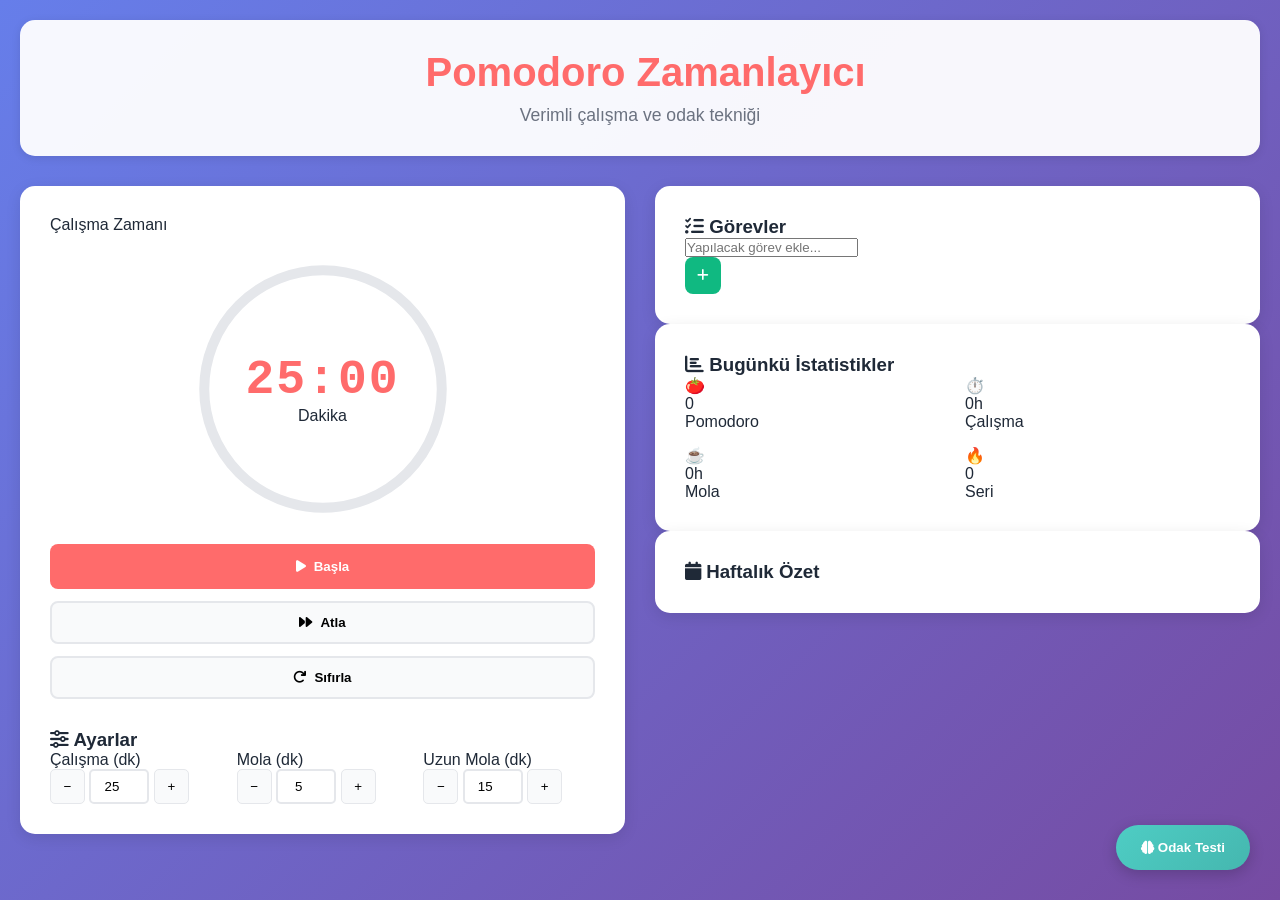
==== index.html @ d5b93f3d "Add files via upload" ====
<!DOCTYPE html>
<html lang="tr">
<head>
    <meta charset="UTF-8">
    <meta name="viewport" content="width=device-width, initial-scale=1.0">
    <title>Pomodoro Zamanlayıcı - Verimli Çalışma için Teknik</title>
    <link rel="stylesheet" href="style.css">
    <link rel="stylesheet" href="https://cdnjs.cloudflare.com/ajax/libs/font-awesome/6.4.0/css/all.min.css">
</head>
<body>
    <div class="container">
        <header class="header">
            <div class="header-content">
                <h1><i class="fas fa-tomato"></i> Pomodoro Zamanlayıcı</h1>
                <p>Verimli çalışma ve odak tekniği</p>
            </div>
        </header>

        <div class="main-content">
            <div class="left-panel">
                <div class="timer-card">
                    <div class="session-label" id="sessionLabel">Çalışma Zamanı</div>
                    <div class="timer-circle">
                        <svg viewBox="0 0 200 200">
                            <circle cx="100" cy="100" r="95" class="circle-background"/>
                            <circle cx="100" cy="100" r="95" class="circle-progress" id="circleProgress"/>
                        </svg>
                        <div class="timer-display">
                            <div class="time" id="time">25:00</div>
                            <div class="time-label">Dakika</div>
                        </div>
                    </div>
                    <div class="timer-controls">
                        <button id="startBtn" class="btn btn-large btn-play"><i class="fas fa-play"></i> Başla</button>
                        <button id="pauseBtn" class="btn btn-large btn-pause" style="display: none;"><i class="fas fa-pause"></i> Duraklat</button>
                        <button id="skipBtn" class="btn btn-secondary"><i class="fas fa-forward"></i> Atla</button>
                        <button id="resetBtn" class="btn btn-secondary"><i class="fas fa-redo"></i> Sıfırla</button>
                    </div>
                    <div class="settings-section">
                        <h3><i class="fas fa-sliders-h"></i> Ayarlar</h3>
                        <div class="settings-grid">
                            <div class="setting-item">
                                <label>Çalışma (dk)</label>
                                <div class="input-group">
                                    <button class="btn-adjust" id="workMinus">−</button>
                                    <input type="number" id="workDuration" min="1" max="60" value="25">
                                    <button class="btn-adjust" id="workPlus">+</button>
                                </div>
                            </div>
                            <div class="setting-item">
                                <label>Mola (dk)</label>
                                <div class="input-group">
                                    <button class="btn-adjust" id="breakMinus">−</button>
                                    <input type="number" id="breakDuration" min="1" max="30" value="5">
                                    <button class="btn-adjust" id="breakPlus">+</button>
                                </div>
                            </div>
                            <div class="setting-item">
                                <label>Uzun Mola (dk)</label>
                                <div class="input-group">
                                    <button class="btn-adjust" id="longBreakMinus">−</button>
                                    <input type="number" id="longBreakDuration" min="1" max="60" value="15">
                                    <button class="btn-adjust" id="longBreakPlus">+</button>
                                </div>
                            </div>
                        </div>
                    </div>
                </div>
            </div>

            <div class="right-panel">
                <div class="tasks-card">
                    <h3><i class="fas fa-tasks"></i> Görevler</h3>
                    <div class="task-input-group">
                        <input type="text" id="taskInput" placeholder="Yapılacak görev ekle..." class="task-input">
                        <button id="addTaskBtn" class="btn btn-add"><i class="fas fa-plus"></i></button>
                    </div>
                    <ul class="tasks-list" id="tasksList"></ul>
                </div>
                <div class="stats-card">
                    <h3><i class="fas fa-chart-bar"></i> Bugünkü İstatistikler</h3>
                    <div class="stats-grid">
                        <div class="stat-item"><div class="stat-icon">🍅</div><div class="stat-content"><div class="stat-value" id="completedToday">0</div><div class="stat-label">Pomodoro</div></div></div>
                        <div class="stat-item"><div class="stat-icon">⏱️</div><div class="stat-content"><div class="stat-value" id="totalWorkTime">0h</div><div class="stat-label">Çalışma</div></div></div>
                        <div class="stat-item"><div class="stat-icon">☕</div><div class="stat-content"><div class="stat-value" id="totalBreakTime">0h</div><div class="stat-label">Mola</div></div></div>
                        <div class="stat-item"><div class="stat-icon">🔥</div><div class="stat-content"><div class="stat-value" id="streak">0</div><div class="stat-label">Seri</div></div></div>
                    </div>
                </div>
                <div class="weekly-card">
                    <h3><i class="fas fa-calendar"></i> Haftalık Özet</h3>
                    <div class="weekly-bars">
                        </div>
                </div>
            </div>
        </div>
    </div>

    <button id="openTestBtn" class="floating-btn"><i class="fas fa-brain"></i> Odak Testi</button>
    <div id="testModal" class="modal">
        <div class="modal-content">
            <span class="close-modal">&times;</span>
            <h2><i class="fas fa-clipboard-check"></i> Odaklanma Seviyesi Testi</h2>
            <div id="testContainer">
                <p>Bugün odaklanma kapasiteni ölçmek ister misin?</p>
                <button class="btn btn-play" id="startTestInner">Teste Başla</button>
            </div>
        </div>
    </div>

    <script src="script.js"></script>
</body>
</html>
---- style.css ----
* {
    margin: 0;
    padding: 0;
    box-sizing: border-box;
}

:root {
    --primary-color: #FF6B6B;
    --primary-dark: #FF5252;
    --secondary-color: #4ECDC4;
    --accent-color: #FFE66D;
    --dark-bg: #1F2937;
    --light-bg: #F9FAFB;
    --card-bg: #FFFFFF;
    --border-color: #E5E7EB;
    --text-primary: #1F2937;
    --text-secondary: #6B7280;
    --success: #10B981;
    --warning: #F59E0B;
}

html {
    scroll-behavior: smooth;
}

body {
    font-family: 'Segoe UI', Tahoma, Geneva, Verdana, sans-serif;
    background: linear-gradient(135deg, #667eea 0%, #764ba2 100%);
    color: var(--text-primary);
    min-height: 100vh;
    padding: 20px;
}

.container {
    max-width: 1400px;
    margin: 0 auto;
}

.header {
    background: rgba(255, 255, 255, 0.95);
    padding: 30px 0;
    margin-bottom: 30px;
    border-radius: 15px;
    box-shadow: 0 2px 10px rgba(0, 0, 0, 0.1);
    text-align: center;
}

.header h1 {
    font-size: 2.5em;
    color: var(--primary-color);
    margin-bottom: 10px;
}

.header p {
    color: var(--text-secondary);
    font-size: 1.1em;
}

.main-content {
    display: grid;
    grid-template-columns: 1fr 1fr;
    gap: 30px;
    margin-bottom: 30px;
}

.left-panel {
    display: flex;
    flex-direction: column;
    gap: 20px;
}

.timer-card, .tasks-card, .stats-card, .weekly-card {
    background: var(--card-bg);
    border-radius: 15px;
    padding: 30px;
    box-shadow: 0 4px 15px rgba(0, 0, 0, 0.1);
}

.timer-circle {
    position: relative;
    width: 250px;
    height: 250px;
    margin: 30px auto;
}

.timer-circle svg {
    width: 100%;
    height: 100%;
    transform: rotate(-90deg);
}

.circle-background {
    fill: none;
    stroke: var(--border-color);
    stroke-width: 8;
}

.circle-progress {
    fill: none;
    stroke: var(--primary-color);
    stroke-width: 8;
    stroke-linecap: round;
    stroke-dasharray: 597;
    stroke-dashoffset: 597;
    transition: stroke-dashoffset 1s linear;
}

.timer-display {
    position: absolute;
    top: 50%;
    left: 50%;
    transform: translate(-50%, -50%);
    text-align: center;
}

.time {
    font-size: 3em;
    font-weight: bold;
    color: var(--primary-color);
    font-family: 'Courier New', monospace;
    letter-spacing: 2px;
}

.timer-controls {
    display: flex;
    flex-direction: column;
    gap: 12px;
    margin: 30px 0;
}

.btn {
    padding: 12px 24px;
    border: none;
    border-radius: 8px;
    cursor: pointer;
    font-weight: 600;
    transition: all 0.3s ease;
    display: flex;
    align-items: center;
    justify-content: center;
    gap: 8px;
}

.btn-large { width: 100%; padding: 15px; }
.btn-play { background: var(--primary-color); color: white; }
.btn-pause { background: var(--warning); color: white; }
.btn-secondary { background: var(--light-bg); border: 2px solid var(--border-color); }
.btn-add { background: var(--success); color: white; padding: 12px; }

.btn-adjust {
    background: var(--light-bg);
    border: 1px solid var(--border-color);
    width: 35px;
    height: 35px;
    border-radius: 5px;
    cursor: pointer;
}

.settings-grid { display: grid; grid-template-columns: repeat(3, 1fr); gap: 15px; }
.setting-item input { width: 60px; padding: 8px; text-align: center; border: 2px solid var(--border-color); border-radius: 5px; }

.task-item {
    display: flex;
    align-items: center;
    justify-content: space-between;
    padding: 15px;
    background: var(--light-bg);
    border-radius: 8px;
    margin-bottom: 10px;
    border-left: 4px solid var(--primary-color);
}

.stats-grid { display: grid; grid-template-columns: repeat(2, 1fr); gap: 15px; }

/* MODAL VE FLOATING BUTTON */
.floating-btn {
    position: fixed;
    bottom: 30px;
    right: 30px;
    padding: 15px 25px;
    background: linear-gradient(135deg, #4ECDC4, #45b7af);
    color: white;
    border: none;
    border-radius: 50px;
    box-shadow: 0 4px 15px rgba(0,0,0,0.2);
    cursor: pointer;
    z-index: 1000;
    font-weight: bold;
}

.modal {
    display: none;
    position: fixed;
    z-index: 2000;
    left: 0; top: 0;
    width: 100%; height: 100%;
    background-color: rgba(0,0,0,0.6);
    backdrop-filter: blur(5px);
}

.modal-content {
    background-color: var(--card-bg);
    margin: 10% auto;
    padding: 30px;
    border-radius: 15px;
    width: 90%;
    max-width: 500px;
    text-align: center;
    position: relative;
}

.close-modal {
    position: absolute;
    right: 20px;
    top: 15px;
    font-size: 28px;
    cursor: pointer;
}
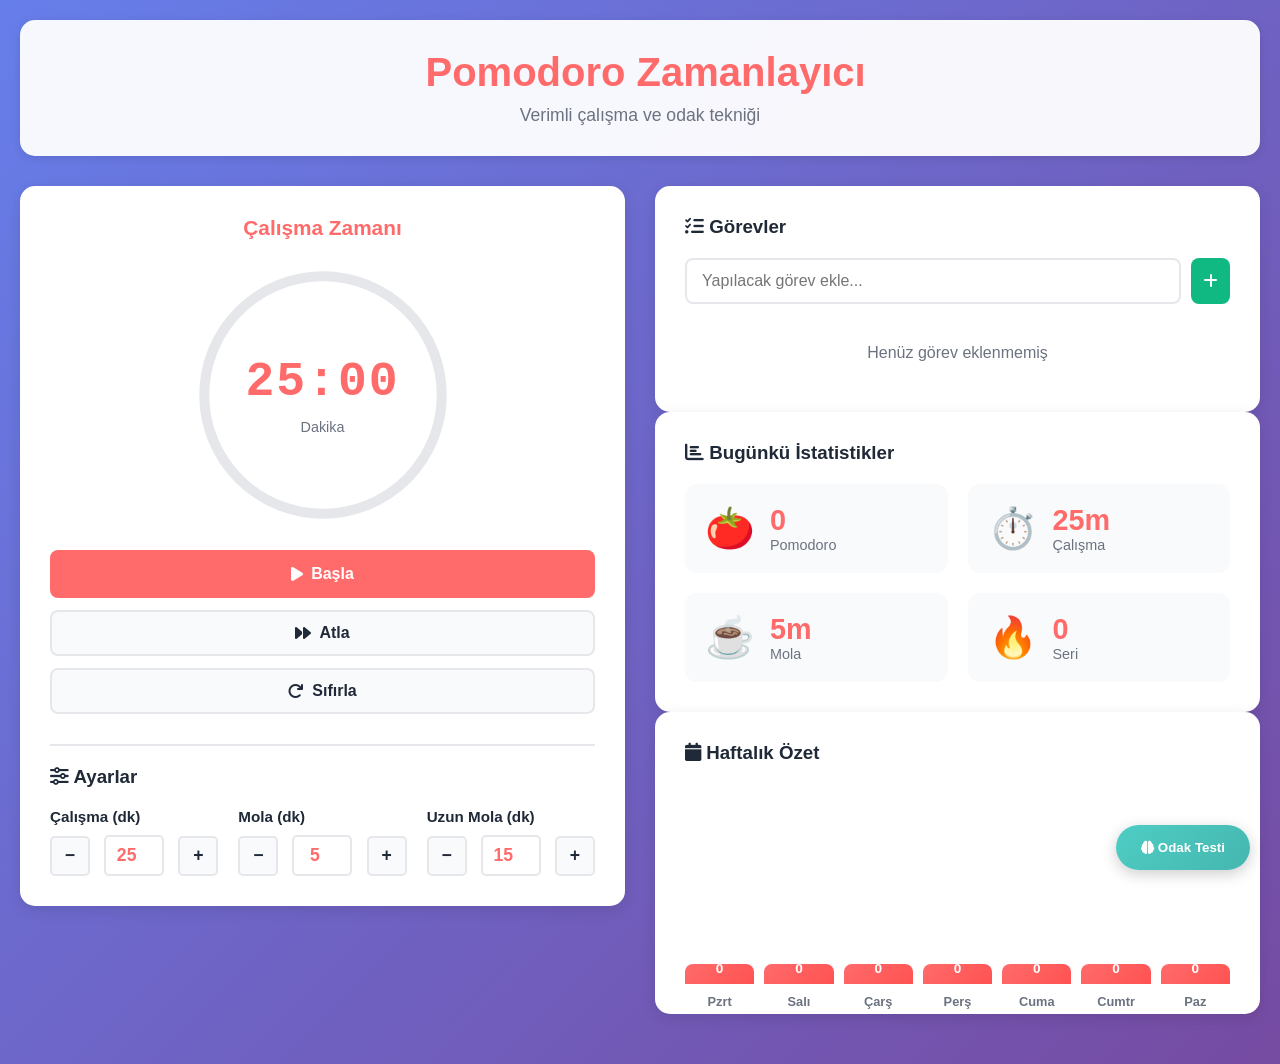
==== commit 6afe9e45: "Add files via upload" ====
--- a/index.html
+++ b/index.html
@@ -80,16 +80,39 @@
                 <div class="stats-card">
                     <h3><i class="fas fa-chart-bar"></i> Bugünkü İstatistikler</h3>
                     <div class="stats-grid">
-                        <div class="stat-item"><div class="stat-icon">🍅</div><div class="stat-content"><div class="stat-value" id="completedToday">0</div><div class="stat-label">Pomodoro</div></div></div>
-                        <div class="stat-item"><div class="stat-icon">⏱️</div><div class="stat-content"><div class="stat-value" id="totalWorkTime">0h</div><div class="stat-label">Çalışma</div></div></div>
-                        <div class="stat-item"><div class="stat-icon">☕</div><div class="stat-content"><div class="stat-value" id="totalBreakTime">0h</div><div class="stat-label">Mola</div></div></div>
-                        <div class="stat-item"><div class="stat-icon">🔥</div><div class="stat-content"><div class="stat-value" id="streak">0</div><div class="stat-label">Seri</div></div></div>
+                        <div class="stat-item">
+                            <div class="stat-icon">🍅</div>
+                            <div class="stat-content">
+                                <div class="stat-value" id="completedToday">0</div>
+                                <div class="stat-label">Pomodoro</div>
+                            </div>
+                        </div>
+                        <div class="stat-item">
+                            <div class="stat-icon">⏱️</div>
+                            <div class="stat-content">
+                                <div class="stat-value" id="totalWorkTime">0h</div>
+                                <div class="stat-label">Çalışma</div>
+                            </div>
+                        </div>
+                        <div class="stat-item">
+                            <div class="stat-icon">☕</div>
+                            <div class="stat-content">
+                                <div class="stat-value" id="totalBreakTime">0h</div>
+                                <div class="stat-label">Mola</div>
+                            </div>
+                        </div>
+                        <div class="stat-item">
+                            <div class="stat-icon">🔥</div>
+                            <div class="stat-content">
+                                <div class="stat-value" id="streak">0</div>
+                                <div class="stat-label">Seri</div>
+                            </div>
+                        </div>
                     </div>
                 </div>
                 <div class="weekly-card">
                     <h3><i class="fas fa-calendar"></i> Haftalık Özet</h3>
-                    <div class="weekly-bars">
-                        </div>
+                    <div class="weekly-bars" id="weeklyBars"></div>
                 </div>
             </div>
         </div>
--- a/style.css
+++ b/style.css
@@ -76,6 +76,14 @@
     box-shadow: 0 4px 15px rgba(0, 0, 0, 0.1);
 }
 
+.session-label {
+    text-align: center;
+    font-size: 1.3em;
+    color: var(--primary-color);
+    font-weight: 600;
+    margin-bottom: 20px;
+}
+
 .timer-circle {
     position: relative;
     width: 250px;
@@ -121,6 +129,12 @@
     letter-spacing: 2px;
 }
 
+.time-label {
+    color: var(--text-secondary);
+    font-size: 0.9em;
+    margin-top: 10px;
+}
+
 .timer-controls {
     display: flex;
     flex-direction: column;
@@ -139,25 +153,163 @@
     align-items: center;
     justify-content: center;
     gap: 8px;
-}
-
-.btn-large { width: 100%; padding: 15px; }
-.btn-play { background: var(--primary-color); color: white; }
-.btn-pause { background: var(--warning); color: white; }
-.btn-secondary { background: var(--light-bg); border: 2px solid var(--border-color); }
-.btn-add { background: var(--success); color: white; padding: 12px; }
+    font-size: 1em;
+}
+
+.btn:hover {
+    transform: translateY(-2px);
+    box-shadow: 0 4px 12px rgba(0, 0, 0, 0.15);
+}
+
+.btn-large {
+    width: 100%;
+    padding: 15px;
+}
+
+.btn-play {
+    background: var(--primary-color);
+    color: white;
+}
+
+.btn-play:hover {
+    background: var(--primary-dark);
+}
+
+.btn-pause {
+    background: var(--warning);
+    color: white;
+}
+
+.btn-pause:hover {
+    background: #f08d05;
+}
+
+.btn-secondary {
+    background: var(--light-bg);
+    border: 2px solid var(--border-color);
+    color: var(--text-primary);
+}
+
+.btn-secondary:hover {
+    background: var(--border-color);
+}
+
+.btn-add {
+    background: var(--success);
+    color: white;
+    padding: 12px;
+}
+
+.btn-add:hover {
+    background: #059669;
+}
 
 .btn-adjust {
     background: var(--light-bg);
-    border: 1px solid var(--border-color);
-    width: 35px;
-    height: 35px;
+    border: 2px solid var(--border-color);
+    width: 40px;
+    height: 40px;
     border-radius: 5px;
     cursor: pointer;
-}
-
-.settings-grid { display: grid; grid-template-columns: repeat(3, 1fr); gap: 15px; }
-.setting-item input { width: 60px; padding: 8px; text-align: center; border: 2px solid var(--border-color); border-radius: 5px; }
+    font-weight: bold;
+    font-size: 1.1em;
+    color: var(--text-primary);
+    transition: all 0.3s ease;
+}
+
+.btn-adjust:hover {
+    background: var(--border-color);
+    color: var(--primary-color);
+}
+
+.btn-adjust:active {
+    transform: scale(0.95);
+}
+
+.settings-section {
+    margin-top: 30px;
+    padding-top: 20px;
+    border-top: 2px solid var(--border-color);
+}
+
+.settings-section h3 {
+    margin-bottom: 20px;
+    color: var(--text-primary);
+}
+
+.settings-grid {
+    display: grid;
+    grid-template-columns: repeat(3, 1fr);
+    gap: 20px;
+}
+
+.setting-item {
+    display: flex;
+    flex-direction: column;
+    gap: 10px;
+}
+
+.setting-item label {
+    font-weight: 600;
+    color: var(--text-primary);
+    font-size: 0.95em;
+}
+
+.input-group {
+    display: flex;
+    align-items: center;
+    justify-content: space-between;
+    gap: 8px;
+}
+
+.setting-item input {
+    width: 60px;
+    padding: 8px;
+    text-align: center;
+    border: 2px solid var(--border-color);
+    border-radius: 5px;
+    font-weight: bold;
+    font-size: 1.1em;
+    color: var(--primary-color);
+}
+
+.setting-item input:focus {
+    outline: none;
+    border-color: var(--primary-color);
+}
+
+/* GÖREVLER */
+.tasks-card h3, .stats-card h3, .weekly-card h3 {
+    margin-bottom: 20px;
+    color: var(--text-primary);
+}
+
+.task-input-group {
+    display: flex;
+    gap: 10px;
+    margin-bottom: 20px;
+}
+
+.task-input {
+    flex: 1;
+    padding: 12px 15px;
+    border: 2px solid var(--border-color);
+    border-radius: 8px;
+    font-size: 1em;
+    transition: all 0.3s ease;
+}
+
+.task-input:focus {
+    outline: none;
+    border-color: var(--primary-color);
+    box-shadow: 0 0 0 3px rgba(255, 107, 107, 0.1);
+}
+
+.tasks-list {
+    list-style: none;
+    max-height: 300px;
+    overflow-y: auto;
+}
 
 .task-item {
     display: flex;
@@ -168,9 +320,160 @@
     border-radius: 8px;
     margin-bottom: 10px;
     border-left: 4px solid var(--primary-color);
-}
-
-.stats-grid { display: grid; grid-template-columns: repeat(2, 1fr); gap: 15px; }
+    transition: all 0.3s ease;
+    animation: slideIn 0.3s ease;
+}
+
+@keyframes slideIn {
+    from {
+        opacity: 0;
+        transform: translateX(-20px);
+    }
+    to {
+        opacity: 1;
+        transform: translateX(0);
+    }
+}
+
+.task-item.completed {
+    opacity: 0.7;
+    background: #f0f0f0;
+}
+
+.task-item.completed span {
+    text-decoration: line-through;
+    color: var(--text-secondary);
+}
+
+.task-item.completed .check-btn {
+    color: var(--success);
+}
+
+.task-item span {
+    flex: 1;
+    color: var(--text-primary);
+    word-break: break-word;
+}
+
+.task-buttons {
+    display: flex;
+    gap: 8px;
+    margin-left: 10px;
+}
+
+.check-btn {
+    background: none;
+    border: none;
+    cursor: pointer;
+    font-size: 1.2em;
+    color: var(--text-secondary);
+    transition: color 0.3s ease;
+    padding: 5px 10px;
+}
+
+.check-btn:hover {
+    color: var(--success);
+}
+
+.delete-btn {
+    background: none;
+    border: none;
+    cursor: pointer;
+    font-size: 1.2em;
+    color: var(--text-secondary);
+    transition: color 0.3s ease;
+    padding: 5px 10px;
+}
+
+.delete-btn:hover {
+    color: var(--primary-color);
+}
+
+/* İSTATİSTİKLER */
+.stats-grid {
+    display: grid;
+    grid-template-columns: repeat(2, 1fr);
+    gap: 20px;
+}
+
+.stat-item {
+    display: flex;
+    align-items: center;
+    gap: 15px;
+    padding: 20px;
+    background: var(--light-bg);
+    border-radius: 12px;
+    transition: all 0.3s ease;
+}
+
+.stat-item:hover {
+    background: #f0f0f0;
+    transform: translateY(-2px);
+}
+
+.stat-icon {
+    font-size: 2.5em;
+}
+
+.stat-content {
+    display: flex;
+    flex-direction: column;
+}
+
+.stat-value {
+    font-size: 1.8em;
+    font-weight: bold;
+    color: var(--primary-color);
+}
+
+.stat-label {
+    font-size: 0.9em;
+    color: var(--text-secondary);
+}
+
+/* HAFTALIK ÖZET */
+.weekly-bars {
+    display: flex;
+    align-items: flex-end;
+    justify-content: space-around;
+    height: 200px;
+    gap: 10px;
+    margin-top: 20px;
+}
+
+.weekly-bar {
+    flex: 1;
+    background: linear-gradient(135deg, var(--primary-color), var(--primary-dark));
+    border-radius: 8px 8px 0 0;
+    display: flex;
+    flex-direction: column;
+    align-items: center;
+    justify-content: flex-end;
+    min-height: 20px;
+    position: relative;
+    transition: all 0.3s ease;
+    cursor: pointer;
+}
+
+.weekly-bar:hover {
+    transform: translateY(-5px);
+    box-shadow: 0 4px 12px rgba(255, 107, 107, 0.3);
+}
+
+.bar-day {
+    position: absolute;
+    bottom: -25px;
+    font-size: 0.8em;
+    color: var(--text-secondary);
+    font-weight: 600;
+}
+
+.bar-value {
+    color: white;
+    font-weight: bold;
+    padding: 8px;
+    font-size: 0.85em;
+}
 
 /* MODAL VE FLOATING BUTTON */
 .floating-btn {
@@ -182,19 +485,27 @@
     color: white;
     border: none;
     border-radius: 50px;
-    box-shadow: 0 4px 15px rgba(0,0,0,0.2);
+    box-shadow: 0 4px 15px rgba(0, 0, 0, 0.2);
     cursor: pointer;
     z-index: 1000;
     font-weight: bold;
+    transition: all 0.3s ease;
+}
+
+.floating-btn:hover {
+    transform: translateY(-3px);
+    box-shadow: 0 6px 20px rgba(0, 0, 0, 0.3);
 }
 
 .modal {
     display: none;
     position: fixed;
     z-index: 2000;
-    left: 0; top: 0;
-    width: 100%; height: 100%;
-    background-color: rgba(0,0,0,0.6);
+    left: 0;
+    top: 0;
+    width: 100%;
+    height: 100%;
+    background-color: rgba(0, 0, 0, 0.6);
     backdrop-filter: blur(5px);
 }
 
@@ -207,6 +518,18 @@
     max-width: 500px;
     text-align: center;
     position: relative;
+    animation: slideDown 0.3s ease;
+}
+
+@keyframes slideDown {
+    from {
+        opacity: 0;
+        transform: translateY(-50px);
+    }
+    to {
+        opacity: 1;
+        transform: translateY(0);
+    }
 }
 
 .close-modal {
@@ -215,4 +538,54 @@
     top: 15px;
     font-size: 28px;
     cursor: pointer;
+    color: var(--text-secondary);
+    transition: color 0.3s ease;
+}
+
+.close-modal:hover {
+    color: var(--primary-color);
+}
+
+.modal-content h2 {
+    color: var(--primary-color);
+    margin-bottom: 20px;
+}
+
+.modal-content p {
+    color: var(--text-secondary);
+    margin-bottom: 20px;
+}
+
+/* RESPONSIVE */
+@media (max-width: 1024px) {
+    .main-content {
+        grid-template-columns: 1fr;
+    }
+
+    .settings-grid {
+        grid-template-columns: repeat(2, 1fr);
+    }
+}
+
+@media (max-width: 768px) {
+    .stats-grid {
+        grid-template-columns: 1fr;
+    }
+
+    .header h1 {
+        font-size: 1.8em;
+    }
+
+    .timer-circle {
+        width: 200px;
+        height: 200px;
+    }
+
+    .time {
+        font-size: 2.5em;
+    }
+
+    .settings-grid {
+        grid-template-columns: 1fr;
+    }
 }
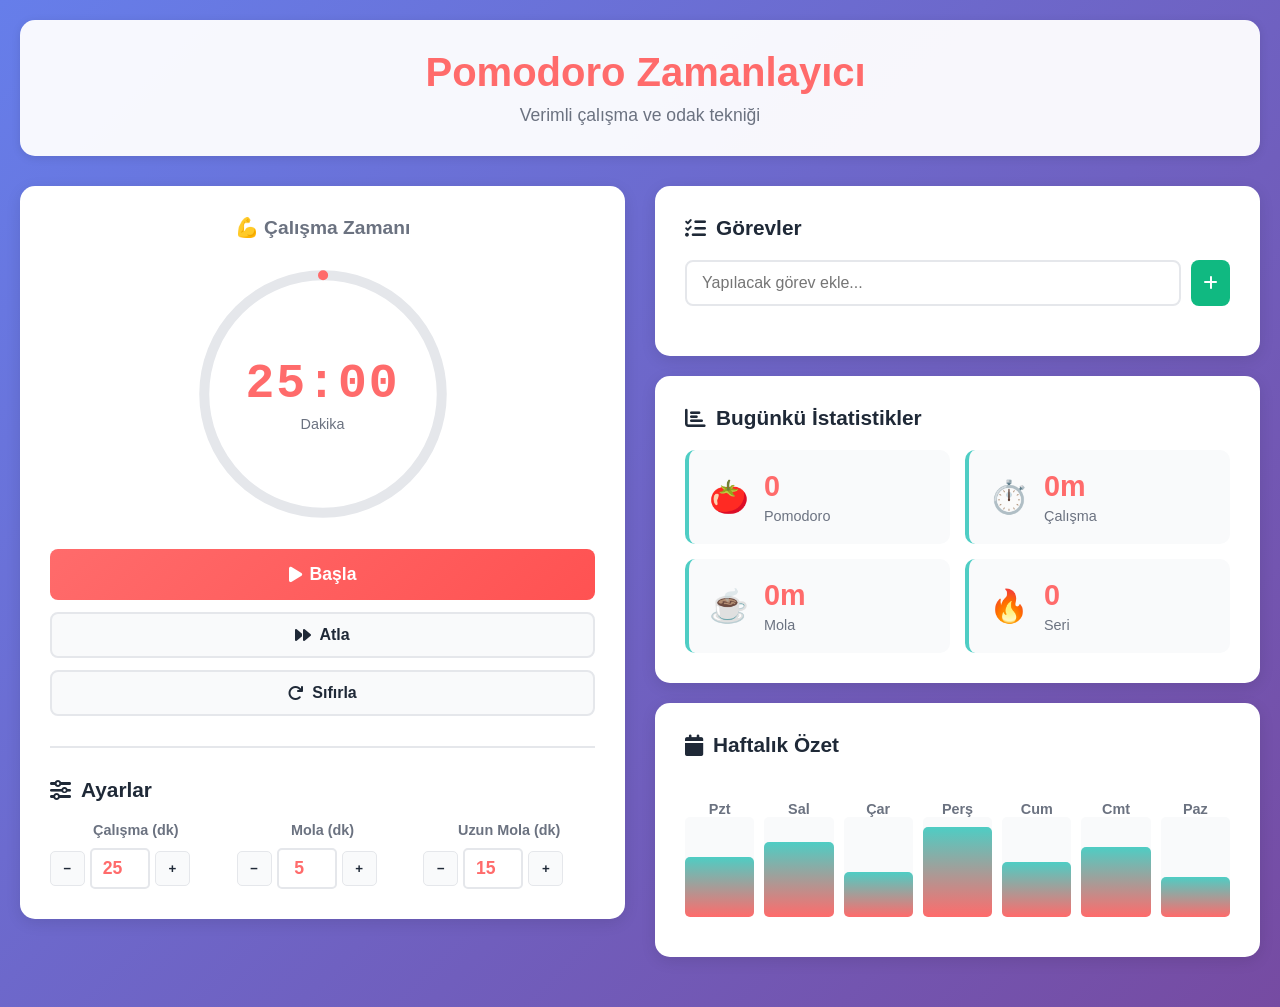
==== commit 3ecbe916: "Add files via upload" ====
--- a/index.html
+++ b/index.html
@@ -9,6 +9,7 @@
 </head>
 <body>
     <div class="container">
+        <!-- Header -->
         <header class="header">
             <div class="header-content">
                 <h1><i class="fas fa-tomato"></i> Pomodoro Zamanlayıcı</h1>
@@ -17,6 +18,7 @@
         </header>
 
         <div class="main-content">
+            <!-- Sol Panel - Timer -->
             <div class="left-panel">
                 <div class="timer-card">
                     <div class="session-label" id="sessionLabel">Çalışma Zamanı</div>
@@ -30,12 +32,23 @@
                             <div class="time-label">Dakika</div>
                         </div>
                     </div>
+
                     <div class="timer-controls">
-                        <button id="startBtn" class="btn btn-large btn-play"><i class="fas fa-play"></i> Başla</button>
-                        <button id="pauseBtn" class="btn btn-large btn-pause" style="display: none;"><i class="fas fa-pause"></i> Duraklat</button>
-                        <button id="skipBtn" class="btn btn-secondary"><i class="fas fa-forward"></i> Atla</button>
-                        <button id="resetBtn" class="btn btn-secondary"><i class="fas fa-redo"></i> Sıfırla</button>
+                        <button id="startBtn" class="btn btn-large btn-play">
+                            <i class="fas fa-play"></i> Başla
+                        </button>
+                        <button id="pauseBtn" class="btn btn-large btn-pause" style="display: none;">
+                            <i class="fas fa-pause"></i> Duraklat
+                        </button>
+                        <button id="skipBtn" class="btn btn-secondary">
+                            <i class="fas fa-forward"></i> Atla
+                        </button>
+                        <button id="resetBtn" class="btn btn-secondary">
+                            <i class="fas fa-redo"></i> Sıfırla
+                        </button>
                     </div>
+
+                    <!-- Ayarlar -->
                     <div class="settings-section">
                         <h3><i class="fas fa-sliders-h"></i> Ayarlar</h3>
                         <div class="settings-grid">
@@ -68,15 +81,21 @@
                 </div>
             </div>
 
+            <!-- Sağ Panel - Görevler ve İstatistikler -->
             <div class="right-panel">
+                <!-- Görev Listesi -->
                 <div class="tasks-card">
                     <h3><i class="fas fa-tasks"></i> Görevler</h3>
                     <div class="task-input-group">
                         <input type="text" id="taskInput" placeholder="Yapılacak görev ekle..." class="task-input">
-                        <button id="addTaskBtn" class="btn btn-add"><i class="fas fa-plus"></i></button>
+                        <button id="addTaskBtn" class="btn btn-add">
+                            <i class="fas fa-plus"></i>
+                        </button>
                     </div>
                     <ul class="tasks-list" id="tasksList"></ul>
                 </div>
+
+                <!-- İstatistikler -->
                 <div class="stats-card">
                     <h3><i class="fas fa-chart-bar"></i> Bugünkü İstatistikler</h3>
                     <div class="stats-grid">
@@ -110,25 +129,62 @@
                         </div>
                     </div>
                 </div>
+
+                <!-- Haftalık Özet -->
                 <div class="weekly-card">
                     <h3><i class="fas fa-calendar"></i> Haftalık Özet</h3>
-                    <div class="weekly-bars" id="weeklyBars"></div>
+                    <div class="weekly-bars">
+                        <div class="day-bar">
+                            <div class="bar-label">Pzt</div>
+                            <div class="bar-container">
+                                <div class="bar-fill" style="height: 60%;"></div>
+                            </div>
+                        </div>
+                        <div class="day-bar">
+                            <div class="bar-label">Sal</div>
+                            <div class="bar-container">
+                                <div class="bar-fill" style="height: 75%;"></div>
+                            </div>
+                        </div>
+                        <div class="day-bar">
+                            <div class="bar-label">Çar</div>
+                            <div class="bar-container">
+                                <div class="bar-fill" style="height: 45%;"></div>
+                            </div>
+                        </div>
+                        <div class="day-bar">
+                            <div class="bar-label">Perş</div>
+                            <div class="bar-container">
+                                <div class="bar-fill" style="height: 90%;"></div>
+                            </div>
+                        </div>
+                        <div class="day-bar">
+                            <div class="bar-label">Cum</div>
+                            <div class="bar-container">
+                                <div class="bar-fill" style="height: 55%;"></div>
+                            </div>
+                        </div>
+                        <div class="day-bar">
+                            <div class="bar-label">Cmt</div>
+                            <div class="bar-container">
+                                <div class="bar-fill" style="height: 70%;"></div>
+                            </div>
+                        </div>
+                        <div class="day-bar">
+                            <div class="bar-label">Paz</div>
+                            <div class="bar-container">
+                                <div class="bar-fill" style="height: 40%;"></div>
+                            </div>
+                        </div>
+                    </div>
                 </div>
             </div>
         </div>
     </div>
 
-    <button id="openTestBtn" class="floating-btn"><i class="fas fa-brain"></i> Odak Testi</button>
-    <div id="testModal" class="modal">
-        <div class="modal-content">
-            <span class="close-modal">&times;</span>
-            <h2><i class="fas fa-clipboard-check"></i> Odaklanma Seviyesi Testi</h2>
-            <div id="testContainer">
-                <p>Bugün odaklanma kapasiteni ölçmek ister misin?</p>
-                <button class="btn btn-play" id="startTestInner">Teste Başla</button>
-            </div>
-        </div>
-    </div>
+    <audio id="notificationSound">
+        <source src="[data-uri]" type="audio/wav">
+    </audio>
 
     <script src="script.js"></script>
 </body>
--- a/style.css
+++ b/style.css
@@ -36,6 +36,7 @@
     margin: 0 auto;
 }
 
+/* Header */
 .header {
     background: rgba(255, 255, 255, 0.95);
     padding: 30px 0;
@@ -56,6 +57,7 @@
     font-size: 1.1em;
 }
 
+/* Main Content */
 .main-content {
     display: grid;
     grid-template-columns: 1fr 1fr;
@@ -63,27 +65,36 @@
     margin-bottom: 30px;
 }
 
+/* Left Panel - Timer */
 .left-panel {
     display: flex;
     flex-direction: column;
     gap: 20px;
 }
 
-.timer-card, .tasks-card, .stats-card, .weekly-card {
+.timer-card,
+.tasks-card,
+.stats-card,
+.weekly-card {
     background: var(--card-bg);
     border-radius: 15px;
     padding: 30px;
     box-shadow: 0 4px 15px rgba(0, 0, 0, 0.1);
 }
 
-.session-label {
-    text-align: center;
+.timer-card h3,
+.tasks-card h3,
+.stats-card h3,
+.weekly-card h3 {
+    margin-bottom: 20px;
+    color: var(--text-primary);
     font-size: 1.3em;
-    color: var(--primary-color);
-    font-weight: 600;
-    margin-bottom: 20px;
-}
-
+    display: flex;
+    align-items: center;
+    gap: 10px;
+}
+
+/* Timer Circle */
 .timer-circle {
     position: relative;
     width: 250px;
@@ -131,10 +142,19 @@
 
 .time-label {
     color: var(--text-secondary);
+    margin-top: 5px;
     font-size: 0.9em;
-    margin-top: 10px;
-}
-
+}
+
+.session-label {
+    text-align: center;
+    font-size: 1.2em;
+    color: var(--text-secondary);
+    margin-bottom: 20px;
+    font-weight: 600;
+}
+
+/* Timer Controls */
 .timer-controls {
     display: flex;
     flex-direction: column;
@@ -148,56 +168,61 @@
     border-radius: 8px;
     cursor: pointer;
     font-weight: 600;
+    font-size: 1em;
     transition: all 0.3s ease;
     display: flex;
     align-items: center;
     justify-content: center;
     gap: 8px;
-    font-size: 1em;
-}
-
-.btn:hover {
+}
+
+.btn-large {
+    padding: 15px 30px;
+    font-size: 1.1em;
+    width: 100%;
+}
+
+.btn-play {
+    background: linear-gradient(135deg, var(--primary-color), var(--primary-dark));
+    color: white;
+}
+
+.btn-play:hover:not(:disabled) {
     transform: translateY(-2px);
-    box-shadow: 0 4px 12px rgba(0, 0, 0, 0.15);
-}
-
-.btn-large {
-    width: 100%;
-    padding: 15px;
-}
-
-.btn-play {
-    background: var(--primary-color);
+    box-shadow: 0 5px 15px rgba(255, 107, 107, 0.4);
+}
+
+.btn-pause {
+    background: linear-gradient(135deg, var(--warning), #E8A200);
     color: white;
 }
 
-.btn-play:hover {
-    background: var(--primary-dark);
-}
-
-.btn-pause {
-    background: var(--warning);
-    color: white;
-}
-
-.btn-pause:hover {
-    background: #f08d05;
+.btn-pause:hover:not(:disabled) {
+    transform: translateY(-2px);
+    box-shadow: 0 5px 15px rgba(245, 158, 11, 0.4);
 }
 
 .btn-secondary {
     background: var(--light-bg);
+    color: var(--text-primary);
     border: 2px solid var(--border-color);
-    color: var(--text-primary);
 }
 
 .btn-secondary:hover {
-    background: var(--border-color);
+    border-color: var(--primary-color);
+    color: var(--primary-color);
+}
+
+.btn:disabled {
+    opacity: 0.6;
+    cursor: not-allowed;
 }
 
 .btn-add {
     background: var(--success);
     color: white;
     padding: 12px;
+    border-radius: 8px;
 }
 
 .btn-add:hover {
@@ -206,60 +231,50 @@
 
 .btn-adjust {
     background: var(--light-bg);
-    border: 2px solid var(--border-color);
-    width: 40px;
-    height: 40px;
+    border: 1px solid var(--border-color);
+    width: 35px;
+    height: 35px;
     border-radius: 5px;
     cursor: pointer;
     font-weight: bold;
-    font-size: 1.1em;
     color: var(--text-primary);
     transition: all 0.3s ease;
 }
 
 .btn-adjust:hover {
-    background: var(--border-color);
+    border-color: var(--primary-color);
     color: var(--primary-color);
 }
 
-.btn-adjust:active {
-    transform: scale(0.95);
-}
-
+/* Settings */
 .settings-section {
     margin-top: 30px;
-    padding-top: 20px;
+    padding-top: 30px;
     border-top: 2px solid var(--border-color);
-}
-
-.settings-section h3 {
-    margin-bottom: 20px;
-    color: var(--text-primary);
 }
 
 .settings-grid {
     display: grid;
     grid-template-columns: repeat(3, 1fr);
-    gap: 20px;
+    gap: 15px;
 }
 
 .setting-item {
-    display: flex;
-    flex-direction: column;
-    gap: 10px;
+    text-align: center;
 }
 
 .setting-item label {
+    display: block;
+    margin-bottom: 10px;
     font-weight: 600;
-    color: var(--text-primary);
-    font-size: 0.95em;
+    color: var(--text-secondary);
+    font-size: 0.9em;
 }
 
 .input-group {
     display: flex;
     align-items: center;
-    justify-content: space-between;
-    gap: 8px;
+    gap: 5px;
 }
 
 .setting-item input {
@@ -268,22 +283,25 @@
     text-align: center;
     border: 2px solid var(--border-color);
     border-radius: 5px;
+    font-size: 1.1em;
     font-weight: bold;
-    font-size: 1.1em;
     color: var(--primary-color);
 }
 
 .setting-item input:focus {
     outline: none;
     border-color: var(--primary-color);
-}
-
-/* GÖREVLER */
-.tasks-card h3, .stats-card h3, .weekly-card h3 {
-    margin-bottom: 20px;
-    color: var(--text-primary);
-}
-
+    box-shadow: 0 0 5px rgba(255, 107, 107, 0.3);
+}
+
+/* Right Panel */
+.right-panel {
+    display: flex;
+    flex-direction: column;
+    gap: 20px;
+}
+
+/* Tasks */
 .task-input-group {
     display: flex;
     gap: 10px;
@@ -302,98 +320,78 @@
 .task-input:focus {
     outline: none;
     border-color: var(--primary-color);
-    box-shadow: 0 0 0 3px rgba(255, 107, 107, 0.1);
+    box-shadow: 0 0 5px rgba(255, 107, 107, 0.3);
 }
 
 .tasks-list {
     list-style: none;
-    max-height: 300px;
-    overflow-y: auto;
 }
 
 .task-item {
     display: flex;
     align-items: center;
-    justify-content: space-between;
+    gap: 12px;
     padding: 15px;
     background: var(--light-bg);
     border-radius: 8px;
     margin-bottom: 10px;
+    transition: all 0.3s ease;
     border-left: 4px solid var(--primary-color);
-    transition: all 0.3s ease;
-    animation: slideIn 0.3s ease;
-}
-
-@keyframes slideIn {
-    from {
-        opacity: 0;
-        transform: translateX(-20px);
-    }
-    to {
-        opacity: 1;
-        transform: translateX(0);
-    }
+}
+
+.task-item:hover {
+    transform: translateX(5px);
+    box-shadow: 0 2px 8px rgba(0, 0, 0, 0.1);
 }
 
 .task-item.completed {
-    opacity: 0.7;
-    background: #f0f0f0;
-}
-
-.task-item.completed span {
+    opacity: 0.6;
+}
+
+.task-item.completed .task-text {
     text-decoration: line-through;
     color: var(--text-secondary);
 }
 
-.task-item.completed .check-btn {
-    color: var(--success);
-}
-
-.task-item span {
+.task-checkbox {
+    width: 20px;
+    height: 20px;
+    cursor: pointer;
+    accent-color: var(--success);
+}
+
+.task-text {
     flex: 1;
     color: var(--text-primary);
-    word-break: break-word;
-}
-
-.task-buttons {
-    display: flex;
-    gap: 8px;
-    margin-left: 10px;
-}
-
-.check-btn {
+}
+
+.task-pomodoros {
+    background: var(--primary-color);
+    color: white;
+    padding: 4px 10px;
+    border-radius: 12px;
+    font-size: 0.85em;
+    font-weight: bold;
+}
+
+.task-delete {
     background: none;
     border: none;
+    color: #EF4444;
     cursor: pointer;
     font-size: 1.2em;
-    color: var(--text-secondary);
-    transition: color 0.3s ease;
-    padding: 5px 10px;
-}
-
-.check-btn:hover {
-    color: var(--success);
-}
-
-.delete-btn {
-    background: none;
-    border: none;
-    cursor: pointer;
-    font-size: 1.2em;
-    color: var(--text-secondary);
-    transition: color 0.3s ease;
-    padding: 5px 10px;
-}
-
-.delete-btn:hover {
-    color: var(--primary-color);
-}
-
-/* İSTATİSTİKLER */
+    transition: all 0.3s ease;
+}
+
+.task-delete:hover {
+    transform: scale(1.2);
+}
+
+/* Stats */
 .stats-grid {
     display: grid;
     grid-template-columns: repeat(2, 1fr);
-    gap: 20px;
+    gap: 15px;
 }
 
 .stat-item {
@@ -402,22 +400,12 @@
     gap: 15px;
     padding: 20px;
     background: var(--light-bg);
-    border-radius: 12px;
-    transition: all 0.3s ease;
-}
-
-.stat-item:hover {
-    background: #f0f0f0;
-    transform: translateY(-2px);
+    border-radius: 10px;
+    border-left: 4px solid var(--secondary-color);
 }
 
 .stat-icon {
-    font-size: 2.5em;
-}
-
-.stat-content {
-    display: flex;
-    flex-direction: column;
+    font-size: 2em;
 }
 
 .stat-value {
@@ -427,104 +415,150 @@
 }
 
 .stat-label {
+    color: var(--text-secondary);
     font-size: 0.9em;
-    color: var(--text-secondary);
-}
-
-/* HAFTALIK ÖZET */
+    margin-top: 5px;
+}
+
+/* Weekly Chart */
 .weekly-bars {
     display: flex;
     align-items: flex-end;
     justify-content: space-around;
-    height: 200px;
+    height: 150px;
     gap: 10px;
-    margin-top: 20px;
-}
-
-.weekly-bar {
-    flex: 1;
-    background: linear-gradient(135deg, var(--primary-color), var(--primary-dark));
-    border-radius: 8px 8px 0 0;
+}
+
+.day-bar {
     display: flex;
     flex-direction: column;
     align-items: center;
-    justify-content: flex-end;
-    min-height: 20px;
-    position: relative;
+    flex: 1;
+}
+
+.bar-label {
+    margin-top: 10px;
+    font-weight: 600;
+    color: var(--text-secondary);
+    font-size: 0.9em;
+}
+
+.bar-container {
+    width: 100%;
+    height: 100px;
+    background: var(--light-bg);
+    border-radius: 5px;
+    overflow: hidden;
+    display: flex;
+    align-items: flex-end;
+    margin-bottom: 10px;
+}
+
+.bar-fill {
+    width: 100%;
+    background: linear-gradient(180deg, var(--secondary-color), var(--primary-color));
+    border-radius: 5px 5px 0 0;
     transition: all 0.3s ease;
-    cursor: pointer;
-}
-
-.weekly-bar:hover {
-    transform: translateY(-5px);
-    box-shadow: 0 4px 12px rgba(255, 107, 107, 0.3);
-}
-
-.bar-day {
-    position: absolute;
-    bottom: -25px;
-    font-size: 0.8em;
-    color: var(--text-secondary);
-    font-weight: 600;
-}
-
-.bar-value {
-    color: white;
-    font-weight: bold;
-    padding: 8px;
-    font-size: 0.85em;
-}
-
-/* MODAL VE FLOATING BUTTON */
-.floating-btn {
-    position: fixed;
-    bottom: 30px;
-    right: 30px;
-    padding: 15px 25px;
-    background: linear-gradient(135deg, #4ECDC4, #45b7af);
-    color: white;
-    border: none;
-    border-radius: 50px;
-    box-shadow: 0 4px 15px rgba(0, 0, 0, 0.2);
-    cursor: pointer;
-    z-index: 1000;
-    font-weight: bold;
-    transition: all 0.3s ease;
-}
-
-.floating-btn:hover {
-    transform: translateY(-3px);
-    box-shadow: 0 6px 20px rgba(0, 0, 0, 0.3);
-}
-
-.modal {
-    display: none;
-    position: fixed;
-    z-index: 2000;
-    left: 0;
-    top: 0;
-    width: 100%;
-    height: 100%;
-    background-color: rgba(0, 0, 0, 0.6);
-    backdrop-filter: blur(5px);
-}
-
-.modal-content {
-    background-color: var(--card-bg);
-    margin: 10% auto;
-    padding: 30px;
-    border-radius: 15px;
-    width: 90%;
-    max-width: 500px;
-    text-align: center;
-    position: relative;
-    animation: slideDown 0.3s ease;
-}
-
-@keyframes slideDown {
+}
+
+.bar-container:hover .bar-fill {
+    filter: brightness(1.1);
+}
+
+/* Responsive Design */
+@media (max-width: 1024px) {
+    .main-content {
+        grid-template-columns: 1fr;
+    }
+
+    .settings-grid {
+        grid-template-columns: 1fr;
+    }
+
+    .stats-grid {
+        grid-template-columns: repeat(4, 1fr);
+    }
+}
+
+@media (max-width: 768px) {
+    .header h1 {
+        font-size: 1.8em;
+    }
+
+    .timer-circle {
+        width: 200px;
+        height: 200px;
+    }
+
+    .time {
+        font-size: 2.5em;
+    }
+
+    .stats-grid {
+        grid-template-columns: repeat(2, 1fr);
+    }
+
+    .task-input-group {
+        flex-direction: column;
+    }
+
+    .btn-add {
+        width: 100%;
+    }
+}
+
+@media (max-width: 480px) {
+    body {
+        padding: 10px;
+    }
+
+    .timer-card,
+    .tasks-card,
+    .stats-card,
+    .weekly-card {
+        padding: 20px;
+    }
+
+    .header {
+        padding: 20px;
+    }
+
+    .header h1 {
+        font-size: 1.5em;
+    }
+
+    .timer-circle {
+        width: 150px;
+        height: 150px;
+    }
+
+    .time {
+        font-size: 2em;
+    }
+
+    .stats-grid {
+        grid-template-columns: 1fr;
+    }
+
+    .settings-grid {
+        grid-template-columns: 1fr;
+    }
+}
+
+/* Animasyonlar */
+@keyframes pulse {
+    0%, 100% {
+        opacity: 1;
+    }
+    50% {
+        opacity: 0.7;
+    }
+}
+
+@keyframes slideIn {
     from {
         opacity: 0;
-        transform: translateY(-50px);
+        transform: translateY(-10px);
     }
     to {
         opacity: 1;
@@ -532,60 +566,6 @@
     }
 }
 
-.close-modal {
-    position: absolute;
-    right: 20px;
-    top: 15px;
-    font-size: 28px;
-    cursor: pointer;
-    color: var(--text-secondary);
-    transition: color 0.3s ease;
-}
-
-.close-modal:hover {
-    color: var(--primary-color);
-}
-
-.modal-content h2 {
-    color: var(--primary-color);
-    margin-bottom: 20px;
-}
-
-.modal-content p {
-    color: var(--text-secondary);
-    margin-bottom: 20px;
-}
-
-/* RESPONSIVE */
-@media (max-width: 1024px) {
-    .main-content {
-        grid-template-columns: 1fr;
-    }
-
-    .settings-grid {
-        grid-template-columns: repeat(2, 1fr);
-    }
-}
-
-@media (max-width: 768px) {
-    .stats-grid {
-        grid-template-columns: 1fr;
-    }
-
-    .header h1 {
-        font-size: 1.8em;
-    }
-
-    .timer-circle {
-        width: 200px;
-        height: 200px;
-    }
-
-    .time {
-        font-size: 2.5em;
-    }
-
-    .settings-grid {
-        grid-template-columns: 1fr;
-    }
+.task-item {
+    animation: slideIn 0.3s ease;
 }
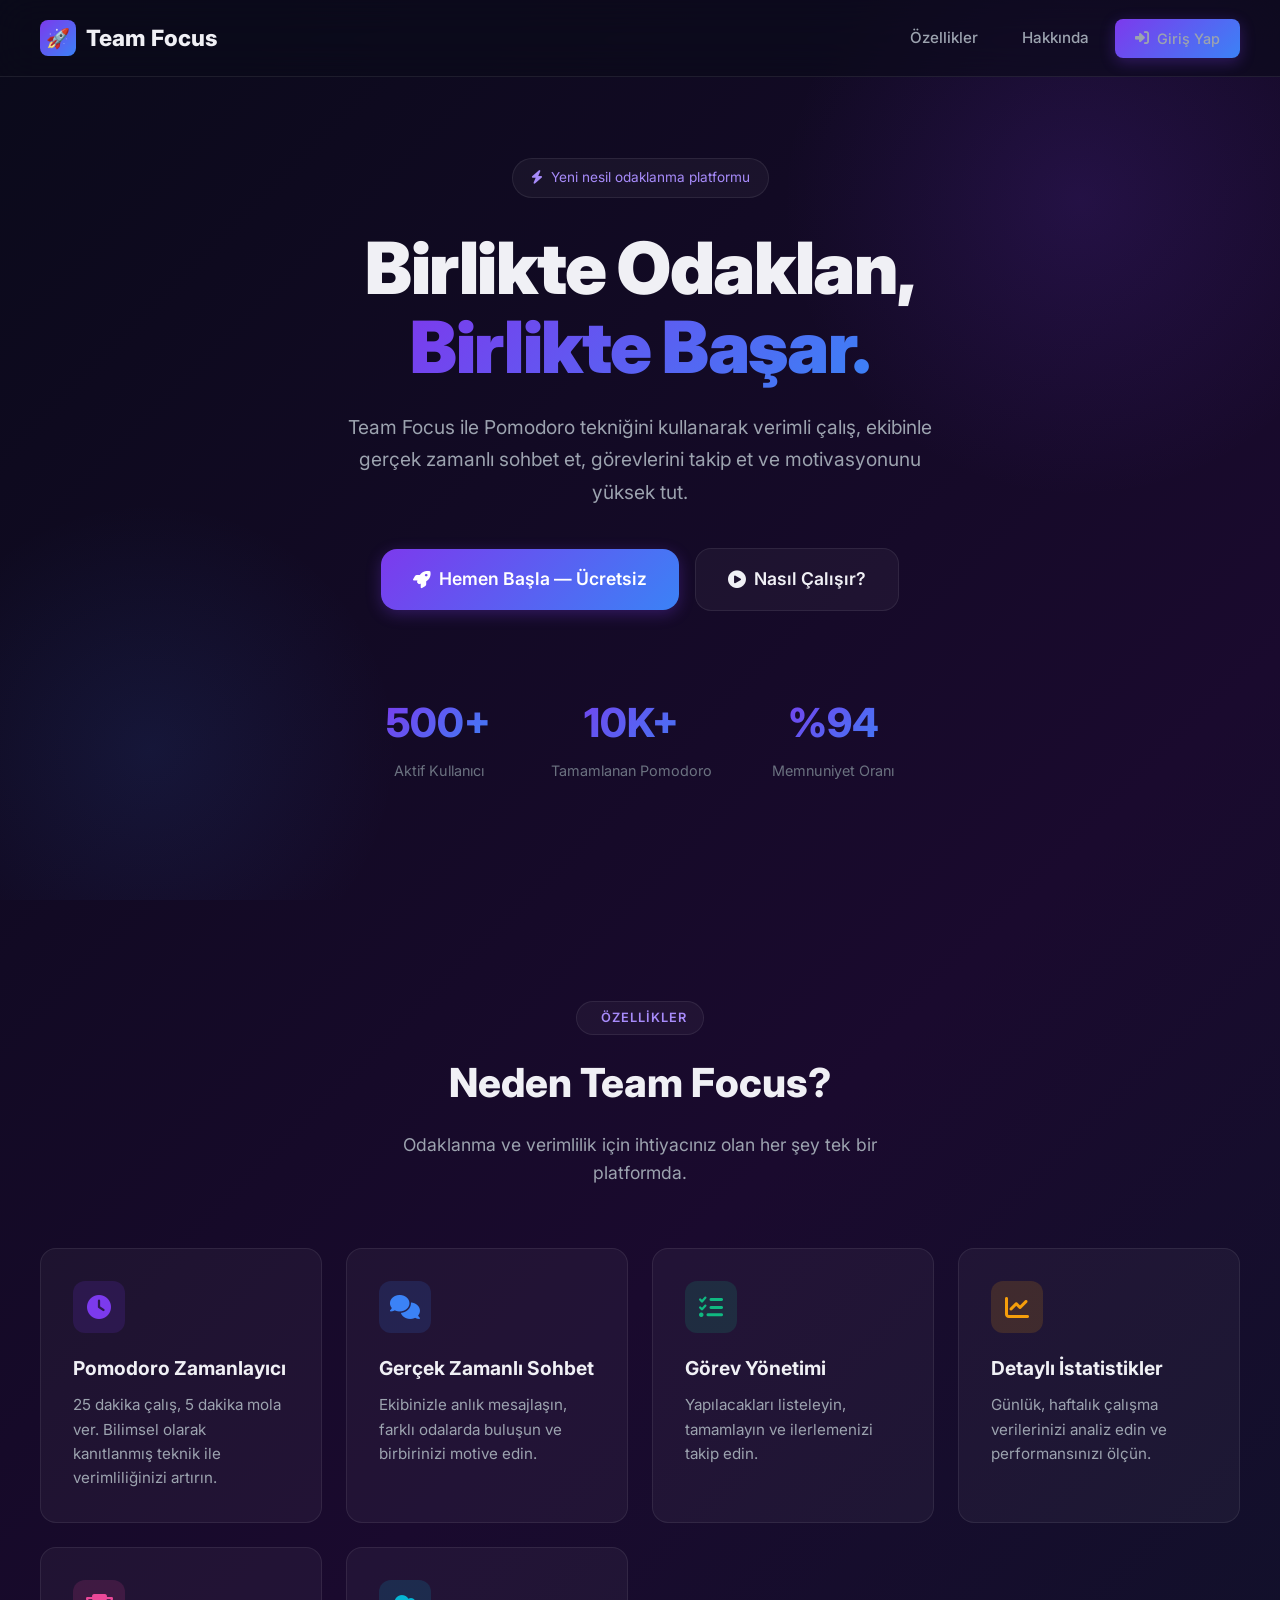
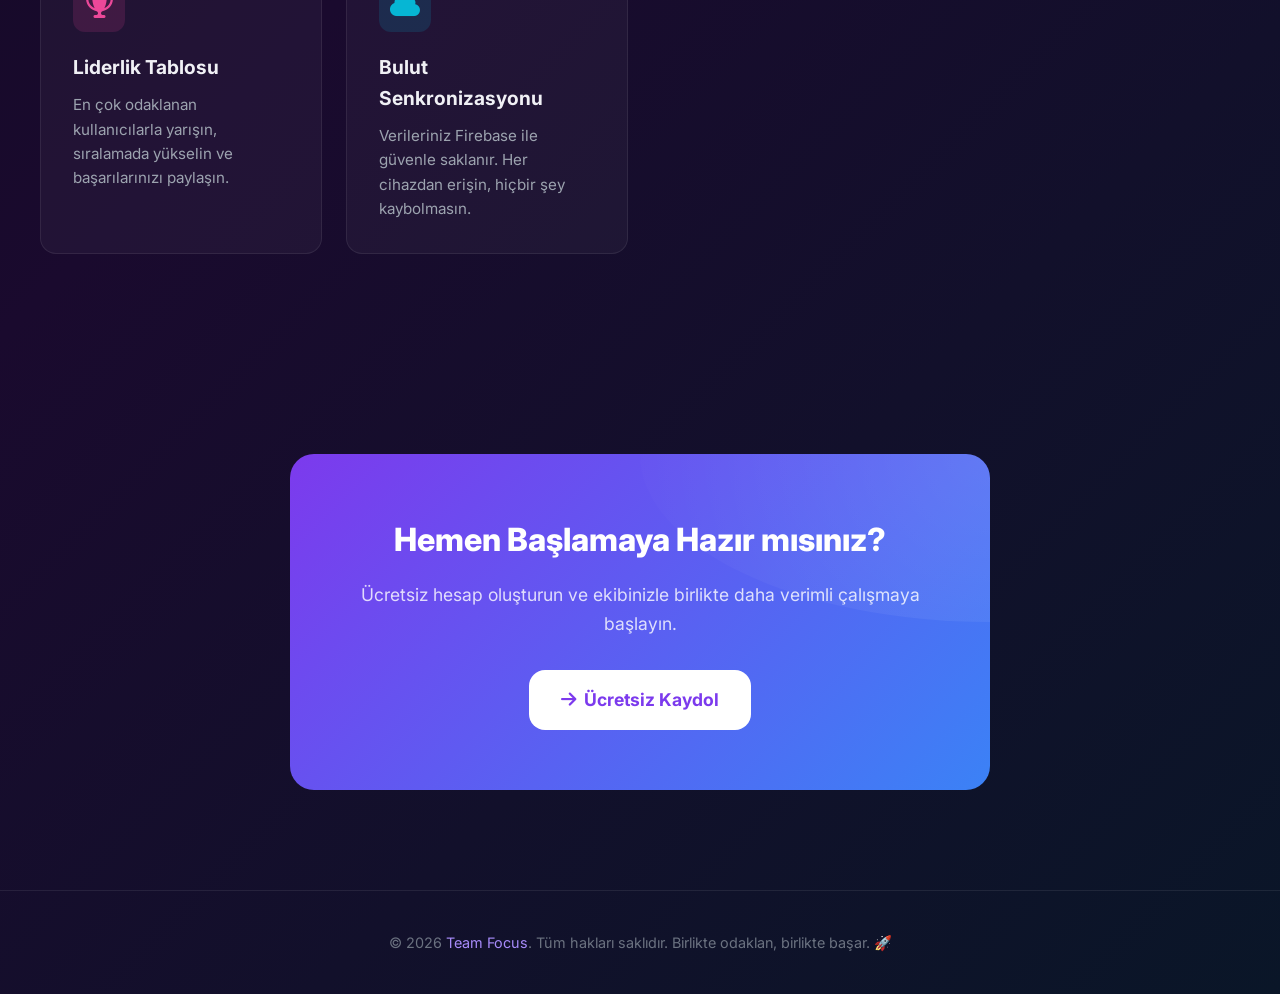
==== commit 2df7cd8c: "Profesyonel platform güncellemesi ve Firebase entegrasyonu" ====
--- a/index.html
+++ b/index.html
@@ -1,191 +1,191 @@
 <!DOCTYPE html>
-<html lang="tr">
+<html lang="tr" data-theme="dark">
 <head>
     <meta charset="UTF-8">
     <meta name="viewport" content="width=device-width, initial-scale=1.0">
-    <title>Pomodoro Zamanlayıcı - Verimli Çalışma için Teknik</title>
-    <link rel="stylesheet" href="style.css">
-    <link rel="stylesheet" href="https://cdnjs.cloudflare.com/ajax/libs/font-awesome/6.4.0/css/all.min.css">
+    <title>Team Focus — Birlikte Odaklan, Birlikte Başar</title>
+    <meta name="description" content="Team Focus ile ekibinle birlikte Pomodoro tekniğiyle çalış, gerçek zamanlı sohbet et ve hedeflerine ulaş.">
+    <link rel="stylesheet" href="css/style.css">
+    <link rel="stylesheet" href="https://cdnjs.cloudflare.com/ajax/libs/font-awesome/6.5.0/css/all.min.css">
 </head>
 <body>
-    <div class="container">
-        <!-- Header -->
-        <header class="header">
-            <div class="header-content">
-                <h1><i class="fas fa-tomato"></i> Pomodoro Zamanlayıcı</h1>
-                <p>Verimli çalışma ve odak tekniği</p>
+    <div class="landing-page">
+        <!-- Navbar -->
+        <nav class="navbar" id="navbar">
+            <a href="index.html" class="nav-logo">
+                <span class="logo-icon">🚀</span>
+                <span>Team Focus</span>
+            </a>
+            <div class="nav-links">
+                <a href="#features">Özellikler</a>
+                <a href="#about">Hakkında</a>
+                <a href="giris.html" class="btn btn-primary" style="padding: 8px 20px; font-size: 0.9rem;">
+                    <i class="fas fa-sign-in-alt"></i> Giriş Yap
+                </a>
             </div>
-        </header>
+        </nav>
 
-        <div class="main-content">
-            <!-- Sol Panel - Timer -->
-            <div class="left-panel">
-                <div class="timer-card">
-                    <div class="session-label" id="sessionLabel">Çalışma Zamanı</div>
-                    <div class="timer-circle">
-                        <svg viewBox="0 0 200 200">
-                            <circle cx="100" cy="100" r="95" class="circle-background"/>
-                            <circle cx="100" cy="100" r="95" class="circle-progress" id="circleProgress"/>
-                        </svg>
-                        <div class="timer-display">
-                            <div class="time" id="time">25:00</div>
-                            <div class="time-label">Dakika</div>
-                        </div>
+        <!-- Hero Section -->
+        <section class="hero">
+            <div class="hero-content">
+                <div class="hero-badge">
+                    <i class="fas fa-bolt"></i> Yeni nesil odaklanma platformu
+                </div>
+                <h1>
+                    Birlikte Odaklan,<br>
+                    <span class="gradient-text">Birlikte Başar.</span>
+                </h1>
+                <p class="hero-description">
+                    Team Focus ile Pomodoro tekniğini kullanarak verimli çalış, ekibinle 
+                    gerçek zamanlı sohbet et, görevlerini takip et ve motivasyonunu yüksek tut.
+                </p>
+                <div class="hero-buttons">
+                    <a href="giris.html" class="btn btn-primary btn-large">
+                        <i class="fas fa-rocket"></i> Hemen Başla — Ücretsiz
+                    </a>
+                    <a href="#features" class="btn btn-secondary btn-large">
+                        <i class="fas fa-play-circle"></i> Nasıl Çalışır?
+                    </a>
+                </div>
+                <div class="hero-stats">
+                    <div class="hero-stat">
+                        <div class="stat-number">500+</div>
+                        <div class="stat-text">Aktif Kullanıcı</div>
                     </div>
-
-                    <div class="timer-controls">
-                        <button id="startBtn" class="btn btn-large btn-play">
-                            <i class="fas fa-play"></i> Başla
-                        </button>
-                        <button id="pauseBtn" class="btn btn-large btn-pause" style="display: none;">
-                            <i class="fas fa-pause"></i> Duraklat
-                        </button>
-                        <button id="skipBtn" class="btn btn-secondary">
-                            <i class="fas fa-forward"></i> Atla
-                        </button>
-                        <button id="resetBtn" class="btn btn-secondary">
-                            <i class="fas fa-redo"></i> Sıfırla
-                        </button>
+                    <div class="hero-stat">
+                        <div class="stat-number">10K+</div>
+                        <div class="stat-text">Tamamlanan Pomodoro</div>
                     </div>
-
-                    <!-- Ayarlar -->
-                    <div class="settings-section">
-                        <h3><i class="fas fa-sliders-h"></i> Ayarlar</h3>
-                        <div class="settings-grid">
-                            <div class="setting-item">
-                                <label>Çalışma (dk)</label>
-                                <div class="input-group">
-                                    <button class="btn-adjust" id="workMinus">−</button>
-                                    <input type="number" id="workDuration" min="1" max="60" value="25">
-                                    <button class="btn-adjust" id="workPlus">+</button>
-                                </div>
-                            </div>
-                            <div class="setting-item">
-                                <label>Mola (dk)</label>
-                                <div class="input-group">
-                                    <button class="btn-adjust" id="breakMinus">−</button>
-                                    <input type="number" id="breakDuration" min="1" max="30" value="5">
-                                    <button class="btn-adjust" id="breakPlus">+</button>
-                                </div>
-                            </div>
-                            <div class="setting-item">
-                                <label>Uzun Mola (dk)</label>
-                                <div class="input-group">
-                                    <button class="btn-adjust" id="longBreakMinus">−</button>
-                                    <input type="number" id="longBreakDuration" min="1" max="60" value="15">
-                                    <button class="btn-adjust" id="longBreakPlus">+</button>
-                                </div>
-                            </div>
-                        </div>
+                    <div class="hero-stat">
+                        <div class="stat-number">%94</div>
+                        <div class="stat-text">Memnuniyet Oranı</div>
                     </div>
                 </div>
             </div>
+        </section>
 
-            <!-- Sağ Panel - Görevler ve İstatistikler -->
-            <div class="right-panel">
-                <!-- Görev Listesi -->
-                <div class="tasks-card">
-                    <h3><i class="fas fa-tasks"></i> Görevler</h3>
-                    <div class="task-input-group">
-                        <input type="text" id="taskInput" placeholder="Yapılacak görev ekle..." class="task-input">
-                        <button id="addTaskBtn" class="btn btn-add">
-                            <i class="fas fa-plus"></i>
-                        </button>
+        <!-- Features Section -->
+        <section class="features" id="features">
+            <div class="section-header">
+                <div class="section-badge">
+                    <i class="fas fa-sparkles"></i> ÖZELLİKLER
+                </div>
+                <h2>Neden Team Focus?</h2>
+                <p>Odaklanma ve verimlilik için ihtiyacınız olan her şey tek bir platformda.</p>
+            </div>
+
+            <div class="features-grid">
+                <div class="feature-card">
+                    <div class="feature-icon purple">
+                        <i class="fas fa-clock"></i>
                     </div>
-                    <ul class="tasks-list" id="tasksList"></ul>
+                    <h3>Pomodoro Zamanlayıcı</h3>
+                    <p>25 dakika çalış, 5 dakika mola ver. Bilimsel olarak kanıtlanmış teknik ile verimliliğinizi artırın.</p>
                 </div>
 
-                <!-- İstatistikler -->
-                <div class="stats-card">
-                    <h3><i class="fas fa-chart-bar"></i> Bugünkü İstatistikler</h3>
-                    <div class="stats-grid">
-                        <div class="stat-item">
-                            <div class="stat-icon">🍅</div>
-                            <div class="stat-content">
-                                <div class="stat-value" id="completedToday">0</div>
-                                <div class="stat-label">Pomodoro</div>
-                            </div>
-                        </div>
-                        <div class="stat-item">
-                            <div class="stat-icon">⏱️</div>
-                            <div class="stat-content">
-                                <div class="stat-value" id="totalWorkTime">0h</div>
-                                <div class="stat-label">Çalışma</div>
-                            </div>
-                        </div>
-                        <div class="stat-item">
-                            <div class="stat-icon">☕</div>
-                            <div class="stat-content">
-                                <div class="stat-value" id="totalBreakTime">0h</div>
-                                <div class="stat-label">Mola</div>
-                            </div>
-                        </div>
-                        <div class="stat-item">
-                            <div class="stat-icon">🔥</div>
-                            <div class="stat-content">
-                                <div class="stat-value" id="streak">0</div>
-                                <div class="stat-label">Seri</div>
-                            </div>
-                        </div>
+                <div class="feature-card">
+                    <div class="feature-icon blue">
+                        <i class="fas fa-comments"></i>
                     </div>
+                    <h3>Gerçek Zamanlı Sohbet</h3>
+                    <p>Ekibinizle anlık mesajlaşın, farklı odalarda buluşun ve birbirinizi motive edin.</p>
                 </div>
 
-                <!-- Haftalık Özet -->
-                <div class="weekly-card">
-                    <h3><i class="fas fa-calendar"></i> Haftalık Özet</h3>
-                    <div class="weekly-bars">
-                        <div class="day-bar">
-                            <div class="bar-label">Pzt</div>
-                            <div class="bar-container">
-                                <div class="bar-fill" style="height: 60%;"></div>
-                            </div>
-                        </div>
-                        <div class="day-bar">
-                            <div class="bar-label">Sal</div>
-                            <div class="bar-container">
-                                <div class="bar-fill" style="height: 75%;"></div>
-                            </div>
-                        </div>
-                        <div class="day-bar">
-                            <div class="bar-label">Çar</div>
-                            <div class="bar-container">
-                                <div class="bar-fill" style="height: 45%;"></div>
-                            </div>
-                        </div>
-                        <div class="day-bar">
-                            <div class="bar-label">Perş</div>
-                            <div class="bar-container">
-                                <div class="bar-fill" style="height: 90%;"></div>
-                            </div>
-                        </div>
-                        <div class="day-bar">
-                            <div class="bar-label">Cum</div>
-                            <div class="bar-container">
-                                <div class="bar-fill" style="height: 55%;"></div>
-                            </div>
-                        </div>
-                        <div class="day-bar">
-                            <div class="bar-label">Cmt</div>
-                            <div class="bar-container">
-                                <div class="bar-fill" style="height: 70%;"></div>
-                            </div>
-                        </div>
-                        <div class="day-bar">
-                            <div class="bar-label">Paz</div>
-                            <div class="bar-container">
-                                <div class="bar-fill" style="height: 40%;"></div>
-                            </div>
-                        </div>
+                <div class="feature-card">
+                    <div class="feature-icon green">
+                        <i class="fas fa-tasks"></i>
                     </div>
+                    <h3>Görev Yönetimi</h3>
+                    <p>Yapılacakları listeleyin, tamamlayın ve ilerlemenizi takip edin.</p>
+                </div>
+
+                <div class="feature-card">
+                    <div class="feature-icon orange">
+                        <i class="fas fa-chart-line"></i>
+                    </div>
+                    <h3>Detaylı İstatistikler</h3>
+                    <p>Günlük, haftalık çalışma verilerinizi analiz edin ve performansınızı ölçün.</p>
+                </div>
+
+                <div class="feature-card">
+                    <div class="feature-icon pink">
+                        <i class="fas fa-trophy"></i>
+                    </div>
+                    <h3>Liderlik Tablosu</h3>
+                    <p>En çok odaklanan kullanıcılarla yarışın, sıralamada yükselin ve başarılarınızı paylaşın.</p>
+                </div>
+
+                <div class="feature-card">
+                    <div class="feature-icon cyan">
+                        <i class="fas fa-cloud"></i>
+                    </div>
+                    <h3>Bulut Senkronizasyonu</h3>
+                    <p>Verileriniz Firebase ile güvenle saklanır. Her cihazdan erişin, hiçbir şey kaybolmasın.</p>
                 </div>
             </div>
-        </div>
+        </section>
+
+        <!-- CTA Section -->
+        <section class="cta-section" id="about">
+            <div class="cta-card">
+                <h2>Hemen Başlamaya Hazır mısınız?</h2>
+                <p>Ücretsiz hesap oluşturun ve ekibinizle birlikte daha verimli çalışmaya başlayın.</p>
+                <a href="giris.html" class="btn btn-large">
+                    <i class="fas fa-arrow-right"></i> Ücretsiz Kaydol
+                </a>
+            </div>
+        </section>
+
+        <!-- Footer -->
+        <footer class="footer">
+            <p>&copy; 2026 <a href="index.html">Team Focus</a>. Tüm hakları saklıdır. 
+                Birlikte odaklan, birlikte başar. 🚀</p>
+        </footer>
     </div>
 
-    <audio id="notificationSound">
-        <source src="[data-uri]" type="audio/wav">
-    </audio>
+    <script>
+        // Navbar scroll efekti
+        window.addEventListener('scroll', () => {
+            const navbar = document.getElementById('navbar');
+            if (window.scrollY > 50) {
+                navbar.classList.add('scrolled');
+            } else {
+                navbar.classList.remove('scrolled');
+            }
+        });
 
-    <script src="script.js"></script>
+        // Smooth scroll
+        document.querySelectorAll('a[href^="#"]').forEach(anchor => {
+            anchor.addEventListener('click', function(e) {
+                e.preventDefault();
+                const target = document.querySelector(this.getAttribute('href'));
+                if (target) {
+                    target.scrollIntoView({ behavior: 'smooth', block: 'start' });
+                }
+            });
+        });
+
+        // Feature cards giriş animasyonu
+        const observerOptions = {
+            threshold: 0.1,
+            rootMargin: '0px 0px -50px 0px'
+        };
+
+        const observer = new IntersectionObserver((entries) => {
+            entries.forEach(entry => {
+                if (entry.isIntersecting) {
+                    entry.target.style.opacity = '1';
+                    entry.target.style.transform = 'translateY(0)';
+                }
+            });
+        }, observerOptions);
+
+        document.querySelectorAll('.feature-card').forEach((card, i) => {
+            card.style.opacity = '0';
+            card.style.transform = 'translateY(30px)';
+            card.style.transition = `all 0.6s ease ${i * 0.1}s`;
+            observer.observe(card);
+        });
+    </script>
 </body>
 </html>
--- a/css/style.css
+++ b/css/style.css
@@ -0,0 +1,1964 @@
+/* =============================================
+   TEAM FOCUS — Profesyonel Tasarım Sistemi
+   ============================================= */
+
+@import url('https://fonts.googleapis.com/css2?family=Inter:wght@300;400;500;600;700;800;900&family=JetBrains+Mono:wght@400;600;700&display=swap');
+
+/* ============ CSS DEĞİŞKENLERİ ============ */
+:root {
+    /* Renkler - Koyu Tema */
+    --bg-primary: #0a0a1a;
+    --bg-secondary: #12122a;
+    --bg-card: rgba(255, 255, 255, 0.04);
+    --bg-card-hover: rgba(255, 255, 255, 0.07);
+    --bg-glass: rgba(255, 255, 255, 0.06);
+    --border-color: rgba(255, 255, 255, 0.08);
+    --border-glow: rgba(124, 58, 237, 0.3);
+
+    --text-primary: #f0f0f5;
+    --text-secondary: #9ca3af;
+    --text-muted: #6b7280;
+
+    --accent-purple: #7c3aed;
+    --accent-purple-light: #a78bfa;
+    --accent-blue: #3b82f6;
+    --accent-cyan: #06b6d4;
+    --accent-green: #10b981;
+    --accent-red: #ef4444;
+    --accent-orange: #f59e0b;
+    --accent-pink: #ec4899;
+
+    --gradient-primary: linear-gradient(135deg, #7c3aed, #3b82f6);
+    --gradient-secondary: linear-gradient(135deg, #06b6d4, #10b981);
+    --gradient-warm: linear-gradient(135deg, #f59e0b, #ef4444);
+    --gradient-cool: linear-gradient(135deg, #7c3aed, #ec4899);
+    --gradient-bg: linear-gradient(135deg, #0a0a1a 0%, #1a0a2e 50%, #0a1628 100%);
+
+    --shadow-sm: 0 2px 8px rgba(0, 0, 0, 0.3);
+    --shadow-md: 0 4px 20px rgba(0, 0, 0, 0.4);
+    --shadow-lg: 0 8px 40px rgba(0, 0, 0, 0.5);
+    --shadow-glow: 0 0 30px rgba(124, 58, 237, 0.15);
+
+    --radius-sm: 8px;
+    --radius-md: 12px;
+    --radius-lg: 16px;
+    --radius-xl: 24px;
+    --radius-full: 50%;
+
+    --transition: all 0.3s cubic-bezier(0.4, 0, 0.2, 1);
+    --transition-fast: all 0.15s ease;
+
+    --font-main: 'Inter', -apple-system, BlinkMacSystemFont, sans-serif;
+    --font-mono: 'JetBrains Mono', 'Courier New', monospace;
+}
+
+/* Açık Tema */
+[data-theme="light"] {
+    --bg-primary: #f8fafc;
+    --bg-secondary: #ffffff;
+    --bg-card: rgba(0, 0, 0, 0.02);
+    --bg-card-hover: rgba(0, 0, 0, 0.04);
+    --bg-glass: rgba(255, 255, 255, 0.7);
+    --border-color: rgba(0, 0, 0, 0.08);
+    --border-glow: rgba(124, 58, 237, 0.2);
+
+    --text-primary: #1e293b;
+    --text-secondary: #64748b;
+    --text-muted: #94a3b8;
+
+    --gradient-bg: linear-gradient(135deg, #f8fafc 0%, #eef2ff 50%, #f0fdf4 100%);
+
+    --shadow-sm: 0 2px 8px rgba(0, 0, 0, 0.06);
+    --shadow-md: 0 4px 20px rgba(0, 0, 0, 0.08);
+    --shadow-lg: 0 8px 40px rgba(0, 0, 0, 0.12);
+    --shadow-glow: 0 0 30px rgba(124, 58, 237, 0.08);
+}
+
+/* ============ RESET & BASE ============ */
+*,
+*::before,
+*::after {
+    margin: 0;
+    padding: 0;
+    box-sizing: border-box;
+}
+
+html {
+    scroll-behavior: smooth;
+    -webkit-font-smoothing: antialiased;
+    -moz-osx-font-smoothing: grayscale;
+}
+
+body {
+    font-family: var(--font-main);
+    background: var(--gradient-bg);
+    color: var(--text-primary);
+    min-height: 100vh;
+    line-height: 1.6;
+    overflow-x: hidden;
+}
+
+a {
+    text-decoration: none;
+    color: inherit;
+}
+
+img {
+    max-width: 100%;
+    height: auto;
+}
+
+/* ============ SCROLLBAR ============ */
+::-webkit-scrollbar {
+    width: 6px;
+}
+
+::-webkit-scrollbar-track {
+    background: transparent;
+}
+
+::-webkit-scrollbar-thumb {
+    background: var(--accent-purple);
+    border-radius: 3px;
+}
+
+/* ============ LOADING OVERLAY ============ */
+.loading-overlay {
+    position: fixed;
+    top: 0;
+    left: 0;
+    width: 100%;
+    height: 100%;
+    background: rgba(10, 10, 26, 0.9);
+    display: none;
+    align-items: center;
+    justify-content: center;
+    z-index: 10000;
+    backdrop-filter: blur(10px);
+}
+
+.spinner {
+    width: 50px;
+    height: 50px;
+    border: 3px solid rgba(124, 58, 237, 0.2);
+    border-top-color: var(--accent-purple);
+    border-radius: 50%;
+    animation: spin 0.8s linear infinite;
+}
+
+.spinner-small {
+    width: 20px;
+    height: 20px;
+    border: 2px solid rgba(124, 58, 237, 0.2);
+    border-top-color: var(--accent-purple);
+    border-radius: 50%;
+    animation: spin 0.8s linear infinite;
+    display: inline-block;
+}
+
+@keyframes spin {
+    to { transform: rotate(360deg); }
+}
+
+/* ============ TOAST BİLDİRİMLER ============ */
+.toast-container {
+    position: fixed;
+    top: 20px;
+    right: 20px;
+    z-index: 9999;
+    display: flex;
+    flex-direction: column;
+    gap: 10px;
+    pointer-events: none;
+}
+
+.toast {
+    display: flex;
+    align-items: center;
+    gap: 12px;
+    padding: 14px 20px;
+    background: var(--bg-secondary);
+    border: 1px solid var(--border-color);
+    border-radius: var(--radius-md);
+    box-shadow: var(--shadow-lg);
+    pointer-events: all;
+    transform: translateX(120%);
+    opacity: 0;
+    transition: var(--transition);
+    max-width: 400px;
+    backdrop-filter: blur(20px);
+    font-size: 0.9rem;
+}
+
+.toast.show {
+    transform: translateX(0);
+    opacity: 1;
+}
+
+.toast-success { border-left: 4px solid var(--accent-green); }
+.toast-error { border-left: 4px solid var(--accent-red); }
+.toast-info { border-left: 4px solid var(--accent-blue); }
+.toast-warning { border-left: 4px solid var(--accent-orange); }
+
+.toast-close {
+    background: none;
+    border: none;
+    color: var(--text-muted);
+    cursor: pointer;
+    font-size: 1rem;
+    padding: 2px 6px;
+    border-radius: 4px;
+    transition: var(--transition-fast);
+}
+
+.toast-close:hover {
+    color: var(--text-primary);
+    background: var(--bg-card-hover);
+}
+
+/* ============ BUTONLAR ============ */
+.btn {
+    display: inline-flex;
+    align-items: center;
+    justify-content: center;
+    gap: 8px;
+    padding: 12px 24px;
+    border: none;
+    border-radius: var(--radius-md);
+    font-family: var(--font-main);
+    font-weight: 600;
+    font-size: 0.95rem;
+    cursor: pointer;
+    transition: var(--transition);
+    position: relative;
+    overflow: hidden;
+}
+
+.btn::after {
+    content: '';
+    position: absolute;
+    inset: 0;
+    background: linear-gradient(rgba(255,255,255,0.1), transparent);
+    opacity: 0;
+    transition: opacity 0.3s;
+}
+
+.btn:hover::after {
+    opacity: 1;
+}
+
+.btn-primary {
+    background: var(--gradient-primary);
+    color: white;
+    box-shadow: 0 4px 15px rgba(124, 58, 237, 0.3);
+}
+
+.btn-primary:hover {
+    transform: translateY(-2px);
+    box-shadow: 0 6px 25px rgba(124, 58, 237, 0.5);
+}
+
+.btn-secondary {
+    background: var(--bg-card);
+    color: var(--text-primary);
+    border: 1px solid var(--border-color);
+}
+
+.btn-secondary:hover {
+    background: var(--bg-card-hover);
+    border-color: var(--accent-purple);
+}
+
+.btn-ghost {
+    background: transparent;
+    color: var(--text-secondary);
+    padding: 8px 16px;
+}
+
+.btn-ghost:hover {
+    color: var(--accent-purple);
+    background: var(--bg-card);
+}
+
+.btn-google {
+    background: white;
+    color: #333;
+    border: 1px solid #ddd;
+    font-weight: 500;
+}
+
+.btn-google:hover {
+    background: #f8f8f8;
+    box-shadow: var(--shadow-md);
+}
+
+.btn-large {
+    padding: 16px 32px;
+    font-size: 1.1rem;
+    border-radius: var(--radius-lg);
+}
+
+.btn-icon {
+    width: 40px;
+    height: 40px;
+    padding: 0;
+    border-radius: var(--radius-sm);
+    font-size: 1.1rem;
+}
+
+.btn-play {
+    background: var(--gradient-primary);
+    color: white;
+    padding: 16px;
+    font-size: 1.1rem;
+    box-shadow: 0 4px 20px rgba(124, 58, 237, 0.3);
+}
+
+.btn-play:hover {
+    transform: translateY(-2px);
+    box-shadow: 0 8px 30px rgba(124, 58, 237, 0.5);
+}
+
+.btn-pause {
+    background: var(--gradient-warm);
+    color: white;
+    padding: 16px;
+    font-size: 1.1rem;
+}
+
+/* ============ LANDING PAGE ============ */
+.landing-page {
+    min-height: 100vh;
+}
+
+/* Navbar */
+.navbar {
+    display: flex;
+    align-items: center;
+    justify-content: space-between;
+    padding: 18px 40px;
+    position: fixed;
+    top: 0;
+    left: 0;
+    right: 0;
+    z-index: 1000;
+    background: rgba(10, 10, 26, 0.6);
+    backdrop-filter: blur(20px);
+    border-bottom: 1px solid var(--border-color);
+    transition: var(--transition);
+}
+
+[data-theme="light"] .navbar {
+    background: rgba(255, 255, 255, 0.8);
+}
+
+.navbar.scrolled {
+    padding: 12px 40px;
+    box-shadow: var(--shadow-md);
+}
+
+.nav-logo {
+    display: flex;
+    align-items: center;
+    gap: 10px;
+    font-size: 1.4rem;
+    font-weight: 800;
+}
+
+.nav-logo .logo-icon {
+    width: 36px;
+    height: 36px;
+    background: var(--gradient-primary);
+    border-radius: var(--radius-sm);
+    display: flex;
+    align-items: center;
+    justify-content: center;
+    font-size: 1.2rem;
+}
+
+.nav-links {
+    display: flex;
+    align-items: center;
+    gap: 8px;
+}
+
+.nav-links a {
+    padding: 8px 18px;
+    border-radius: var(--radius-sm);
+    color: var(--text-secondary);
+    font-weight: 500;
+    font-size: 0.95rem;
+    transition: var(--transition);
+}
+
+.nav-links a:hover {
+    color: var(--text-primary);
+    background: var(--bg-card);
+}
+
+/* Hero Section */
+.hero {
+    min-height: 100vh;
+    display: flex;
+    align-items: center;
+    justify-content: center;
+    padding: 120px 40px 80px;
+    position: relative;
+    overflow: hidden;
+}
+
+.hero::before {
+    content: '';
+    position: absolute;
+    width: 600px;
+    height: 600px;
+    background: radial-gradient(circle, rgba(124, 58, 237, 0.15), transparent 70%);
+    top: -100px;
+    right: -100px;
+    border-radius: 50%;
+    animation: float 8s ease-in-out infinite;
+}
+
+.hero::after {
+    content: '';
+    position: absolute;
+    width: 500px;
+    height: 500px;
+    background: radial-gradient(circle, rgba(59, 130, 246, 0.1), transparent 70%);
+    bottom: -100px;
+    left: -100px;
+    border-radius: 50%;
+    animation: float 10s ease-in-out infinite reverse;
+}
+
+@keyframes float {
+    0%, 100% { transform: translate(0, 0); }
+    50% { transform: translate(30px, -30px); }
+}
+
+.hero-content {
+    text-align: center;
+    position: relative;
+    z-index: 2;
+    max-width: 800px;
+}
+
+.hero-badge {
+    display: inline-flex;
+    align-items: center;
+    gap: 8px;
+    padding: 8px 18px;
+    background: var(--bg-card);
+    border: 1px solid var(--border-color);
+    border-radius: 50px;
+    font-size: 0.85rem;
+    color: var(--accent-purple-light);
+    margin-bottom: 30px;
+    animation: fadeInUp 0.8s ease;
+}
+
+.hero h1 {
+    font-size: clamp(2.5rem, 6vw, 4.5rem);
+    font-weight: 900;
+    line-height: 1.1;
+    margin-bottom: 24px;
+    letter-spacing: -0.02em;
+    animation: fadeInUp 0.8s ease 0.1s both;
+}
+
+.hero h1 .gradient-text {
+    background: var(--gradient-primary);
+    -webkit-background-clip: text;
+    -webkit-text-fill-color: transparent;
+    background-clip: text;
+}
+
+.hero-description {
+    font-size: 1.2rem;
+    color: var(--text-secondary);
+    max-width: 600px;
+    margin: 0 auto 40px;
+    line-height: 1.7;
+    animation: fadeInUp 0.8s ease 0.2s both;
+}
+
+.hero-buttons {
+    display: flex;
+    align-items: center;
+    justify-content: center;
+    gap: 16px;
+    animation: fadeInUp 0.8s ease 0.3s both;
+}
+
+.hero-stats {
+    display: flex;
+    justify-content: center;
+    gap: 60px;
+    margin-top: 80px;
+    animation: fadeInUp 0.8s ease 0.4s both;
+}
+
+.hero-stat {
+    text-align: center;
+}
+
+.hero-stat .stat-number {
+    font-size: 2.5rem;
+    font-weight: 800;
+    background: var(--gradient-primary);
+    -webkit-background-clip: text;
+    -webkit-text-fill-color: transparent;
+    background-clip: text;
+}
+
+.hero-stat .stat-text {
+    font-size: 0.9rem;
+    color: var(--text-muted);
+    margin-top: 4px;
+}
+
+@keyframes fadeInUp {
+    from {
+        opacity: 0;
+        transform: translateY(30px);
+    }
+    to {
+        opacity: 1;
+        transform: translateY(0);
+    }
+}
+
+/* Features Section */
+.features {
+    padding: 100px 40px;
+    position: relative;
+}
+
+.section-header {
+    text-align: center;
+    margin-bottom: 60px;
+}
+
+.section-header .section-badge {
+    display: inline-flex;
+    align-items: center;
+    gap: 8px;
+    padding: 6px 16px;
+    background: var(--bg-card);
+    border: 1px solid var(--border-color);
+    border-radius: 50px;
+    font-size: 0.8rem;
+    color: var(--accent-purple-light);
+    margin-bottom: 16px;
+    text-transform: uppercase;
+    letter-spacing: 1px;
+    font-weight: 600;
+}
+
+.section-header h2 {
+    font-size: 2.5rem;
+    font-weight: 800;
+    margin-bottom: 16px;
+}
+
+.section-header p {
+    font-size: 1.1rem;
+    color: var(--text-secondary);
+    max-width: 500px;
+    margin: 0 auto;
+}
+
+.features-grid {
+    display: grid;
+    grid-template-columns: repeat(auto-fit, minmax(280px, 1fr));
+    gap: 24px;
+    max-width: 1200px;
+    margin: 0 auto;
+}
+
+.feature-card {
+    padding: 32px;
+    background: var(--bg-card);
+    border: 1px solid var(--border-color);
+    border-radius: var(--radius-lg);
+    transition: var(--transition);
+    position: relative;
+    overflow: hidden;
+}
+
+.feature-card::before {
+    content: '';
+    position: absolute;
+    top: 0;
+    left: 0;
+    right: 0;
+    height: 3px;
+    background: var(--gradient-primary);
+    opacity: 0;
+    transition: opacity 0.3s;
+}
+
+.feature-card:hover {
+    transform: translateY(-4px);
+    border-color: var(--border-glow);
+    box-shadow: var(--shadow-glow);
+}
+
+.feature-card:hover::before {
+    opacity: 1;
+}
+
+.feature-icon {
+    width: 52px;
+    height: 52px;
+    border-radius: var(--radius-md);
+    display: flex;
+    align-items: center;
+    justify-content: center;
+    font-size: 1.5rem;
+    margin-bottom: 20px;
+}
+
+.feature-icon.purple { background: rgba(124, 58, 237, 0.15); color: var(--accent-purple); }
+.feature-icon.blue { background: rgba(59, 130, 246, 0.15); color: var(--accent-blue); }
+.feature-icon.green { background: rgba(16, 185, 129, 0.15); color: var(--accent-green); }
+.feature-icon.orange { background: rgba(245, 158, 11, 0.15); color: var(--accent-orange); }
+.feature-icon.pink { background: rgba(236, 72, 153, 0.15); color: var(--accent-pink); }
+.feature-icon.cyan { background: rgba(6, 182, 212, 0.15); color: var(--accent-cyan); }
+
+.feature-card h3 {
+    font-size: 1.2rem;
+    font-weight: 700;
+    margin-bottom: 10px;
+}
+
+.feature-card p {
+    color: var(--text-secondary);
+    font-size: 0.95rem;
+    line-height: 1.6;
+}
+
+/* CTA Section */
+.cta-section {
+    padding: 100px 40px;
+    text-align: center;
+}
+
+.cta-card {
+    max-width: 700px;
+    margin: 0 auto;
+    padding: 60px 40px;
+    background: var(--gradient-primary);
+    border-radius: var(--radius-xl);
+    position: relative;
+    overflow: hidden;
+}
+
+.cta-card::before {
+    content: '';
+    position: absolute;
+    top: -50%;
+    right: -50%;
+    width: 100%;
+    height: 100%;
+    background: radial-gradient(circle, rgba(255,255,255,0.1), transparent);
+    border-radius: 50%;
+}
+
+.cta-card h2 {
+    font-size: 2rem;
+    font-weight: 800;
+    color: white;
+    margin-bottom: 16px;
+    position: relative;
+}
+
+.cta-card p {
+    color: rgba(255, 255, 255, 0.8);
+    font-size: 1.1rem;
+    margin-bottom: 32px;
+    position: relative;
+}
+
+.cta-card .btn {
+    background: white;
+    color: var(--accent-purple);
+    font-weight: 700;
+    position: relative;
+}
+
+.cta-card .btn:hover {
+    transform: translateY(-2px);
+    box-shadow: 0 8px 30px rgba(0, 0, 0, 0.3);
+}
+
+/* Footer */
+.footer {
+    padding: 40px;
+    text-align: center;
+    border-top: 1px solid var(--border-color);
+    color: var(--text-muted);
+    font-size: 0.9rem;
+}
+
+.footer a {
+    color: var(--accent-purple-light);
+}
+
+/* ============ GİRİŞ SAYFASI ============ */
+.auth-page {
+    min-height: 100vh;
+    display: flex;
+    align-items: center;
+    justify-content: center;
+    padding: 40px;
+    position: relative;
+}
+
+.auth-page::before {
+    content: '';
+    position: absolute;
+    width: 500px;
+    height: 500px;
+    background: radial-gradient(circle, rgba(124, 58, 237, 0.12), transparent 70%);
+    top: -100px;
+    right: -50px;
+    border-radius: 50%;
+}
+
+.auth-container {
+    width: 100%;
+    max-width: 440px;
+    position: relative;
+    z-index: 2;
+}
+
+.auth-card {
+    background: var(--bg-card);
+    border: 1px solid var(--border-color);
+    border-radius: var(--radius-xl);
+    padding: 40px;
+    backdrop-filter: blur(20px);
+    box-shadow: var(--shadow-lg);
+}
+
+.auth-header {
+    text-align: center;
+    margin-bottom: 32px;
+}
+
+.auth-header .logo {
+    display: inline-flex;
+    align-items: center;
+    gap: 10px;
+    font-size: 1.5rem;
+    font-weight: 800;
+    margin-bottom: 20px;
+}
+
+.auth-header .logo .logo-icon {
+    width: 42px;
+    height: 42px;
+    background: var(--gradient-primary);
+    border-radius: var(--radius-md);
+    display: flex;
+    align-items: center;
+    justify-content: center;
+    font-size: 1.3rem;
+}
+
+.auth-header h2 {
+    font-size: 1.6rem;
+    font-weight: 700;
+    margin-bottom: 8px;
+}
+
+.auth-header p {
+    color: var(--text-secondary);
+    font-size: 0.95rem;
+}
+
+.auth-tabs {
+    display: flex;
+    background: var(--bg-card);
+    border: 1px solid var(--border-color);
+    border-radius: var(--radius-md);
+    padding: 4px;
+    margin-bottom: 28px;
+}
+
+.auth-tab {
+    flex: 1;
+    padding: 10px;
+    text-align: center;
+    border: none;
+    background: transparent;
+    color: var(--text-secondary);
+    font-weight: 600;
+    font-size: 0.95rem;
+    cursor: pointer;
+    border-radius: var(--radius-sm);
+    transition: var(--transition);
+    font-family: var(--font-main);
+}
+
+.auth-tab.active {
+    background: var(--gradient-primary);
+    color: white;
+}
+
+.auth-form {
+    display: flex;
+    flex-direction: column;
+    gap: 18px;
+}
+
+.form-group {
+    display: flex;
+    flex-direction: column;
+    gap: 6px;
+}
+
+.form-group label {
+    font-size: 0.9rem;
+    font-weight: 600;
+    color: var(--text-secondary);
+}
+
+.form-input {
+    width: 100%;
+    padding: 12px 16px;
+    background: var(--bg-card);
+    border: 1px solid var(--border-color);
+    border-radius: var(--radius-md);
+    color: var(--text-primary);
+    font-family: var(--font-main);
+    font-size: 0.95rem;
+    transition: var(--transition);
+    outline: none;
+}
+
+.form-input:focus {
+    border-color: var(--accent-purple);
+    box-shadow: 0 0 0 3px rgba(124, 58, 237, 0.15);
+}
+
+.form-input::placeholder {
+    color: var(--text-muted);
+}
+
+.form-link {
+    font-size: 0.85rem;
+    color: var(--accent-purple-light);
+    cursor: pointer;
+    text-align: right;
+    background: none;
+    border: none;
+    font-family: var(--font-main);
+}
+
+.form-link:hover {
+    text-decoration: underline;
+}
+
+.auth-divider {
+    display: flex;
+    align-items: center;
+    gap: 16px;
+    margin: 20px 0;
+    color: var(--text-muted);
+    font-size: 0.85rem;
+}
+
+.auth-divider::before,
+.auth-divider::after {
+    content: '';
+    flex: 1;
+    height: 1px;
+    background: var(--border-color);
+}
+
+.btn-google img {
+    width: 20px;
+    height: 20px;
+}
+
+/* ============ PANEL/DASHBOARD ============ */
+.dashboard {
+    display: flex;
+    min-height: 100vh;
+}
+
+/* Sidebar */
+.sidebar {
+    width: 260px;
+    background: var(--bg-secondary);
+    border-right: 1px solid var(--border-color);
+    display: flex;
+    flex-direction: column;
+    padding: 20px 0;
+    position: fixed;
+    height: 100vh;
+    z-index: 100;
+    transition: var(--transition);
+}
+
+[data-theme="light"] .sidebar {
+    background: #ffffff;
+}
+
+.sidebar-logo {
+    display: flex;
+    align-items: center;
+    gap: 10px;
+    padding: 0 20px 20px;
+    font-size: 1.2rem;
+    font-weight: 800;
+    border-bottom: 1px solid var(--border-color);
+    margin-bottom: 20px;
+}
+
+.sidebar-logo .logo-icon {
+    width: 36px;
+    height: 36px;
+    background: var(--gradient-primary);
+    border-radius: var(--radius-sm);
+    display: flex;
+    align-items: center;
+    justify-content: center;
+    font-size: 1.1rem;
+}
+
+.sidebar-nav {
+    flex: 1;
+    padding: 0 12px;
+}
+
+.sidebar-nav a {
+    display: flex;
+    align-items: center;
+    gap: 12px;
+    padding: 10px 14px;
+    border-radius: var(--radius-sm);
+    color: var(--text-secondary);
+    font-weight: 500;
+    font-size: 0.95rem;
+    transition: var(--transition);
+    margin-bottom: 4px;
+}
+
+.sidebar-nav a:hover {
+    color: var(--text-primary);
+    background: var(--bg-card);
+}
+
+.sidebar-nav a.active {
+    color: var(--accent-purple);
+    background: rgba(124, 58, 237, 0.1);
+}
+
+.sidebar-nav a i {
+    width: 20px;
+    text-align: center;
+    font-size: 1rem;
+}
+
+.sidebar-footer {
+    padding: 16px 20px;
+    border-top: 1px solid var(--border-color);
+}
+
+.sidebar-user {
+    display: flex;
+    align-items: center;
+    gap: 12px;
+}
+
+.sidebar-user .user-avatar {
+    width: 36px;
+    height: 36px;
+    border-radius: var(--radius-full);
+    background: var(--gradient-primary);
+    display: flex;
+    align-items: center;
+    justify-content: center;
+    font-weight: 700;
+    font-size: 0.9rem;
+    color: white;
+    overflow: hidden;
+}
+
+.sidebar-user .user-avatar img {
+    width: 100%;
+    height: 100%;
+    object-fit: cover;
+}
+
+.sidebar-user .user-info {
+    flex: 1;
+    min-width: 0;
+}
+
+.sidebar-user .user-name {
+    font-weight: 600;
+    font-size: 0.9rem;
+    white-space: nowrap;
+    overflow: hidden;
+    text-overflow: ellipsis;
+}
+
+.sidebar-user .user-email {
+    font-size: 0.75rem;
+    color: var(--text-muted);
+    white-space: nowrap;
+    overflow: hidden;
+    text-overflow: ellipsis;
+}
+
+/* Main Panel Content */
+.panel-main {
+    margin-left: 260px;
+    flex: 1;
+    padding: 24px;
+    min-height: 100vh;
+}
+
+/* Top Bar */
+.top-bar {
+    display: flex;
+    align-items: center;
+    justify-content: space-between;
+    margin-bottom: 24px;
+}
+
+.top-bar h1 {
+    font-size: 1.6rem;
+    font-weight: 800;
+}
+
+.top-bar-actions {
+    display: flex;
+    align-items: center;
+    gap: 10px;
+}
+
+.profile-btn {
+    display: flex;
+    align-items: center;
+    gap: 10px;
+    padding: 6px 12px 6px 6px;
+    background: var(--bg-card);
+    border: 1px solid var(--border-color);
+    border-radius: 50px;
+    cursor: pointer;
+    transition: var(--transition);
+    position: relative;
+}
+
+.profile-btn:hover {
+    border-color: var(--accent-purple);
+}
+
+.profile-btn .avatar {
+    width: 32px;
+    height: 32px;
+    border-radius: var(--radius-full);
+    background: var(--gradient-primary);
+    display: flex;
+    align-items: center;
+    justify-content: center;
+    font-weight: 700;
+    font-size: 0.8rem;
+    color: white;
+    overflow: hidden;
+}
+
+.profile-btn .avatar img {
+    width: 100%;
+    height: 100%;
+    object-fit: cover;
+}
+
+.profile-dropdown {
+    position: absolute;
+    top: calc(100% + 8px);
+    right: 0;
+    width: 220px;
+    background: var(--bg-secondary);
+    border: 1px solid var(--border-color);
+    border-radius: var(--radius-md);
+    box-shadow: var(--shadow-lg);
+    padding: 8px;
+    opacity: 0;
+    visibility: hidden;
+    transform: translateY(-8px);
+    transition: var(--transition);
+    z-index: 100;
+}
+
+.profile-dropdown.show {
+    opacity: 1;
+    visibility: visible;
+    transform: translateY(0);
+}
+
+.profile-dropdown a,
+.profile-dropdown button {
+    display: flex;
+    align-items: center;
+    gap: 10px;
+    width: 100%;
+    padding: 10px 14px;
+    border-radius: var(--radius-sm);
+    font-size: 0.9rem;
+    color: var(--text-secondary);
+    background: none;
+    border: none;
+    cursor: pointer;
+    font-family: var(--font-main);
+    text-align: left;
+    transition: var(--transition);
+}
+
+.profile-dropdown a:hover,
+.profile-dropdown button:hover {
+    background: var(--bg-card);
+    color: var(--text-primary);
+}
+
+.profile-dropdown .danger:hover {
+    color: var(--accent-red);
+}
+
+/* Dashboard Grid */
+.dashboard-grid {
+    display: grid;
+    grid-template-columns: 1fr 380px;
+    gap: 24px;
+}
+
+/* Kartlar */
+.card {
+    background: var(--bg-card);
+    border: 1px solid var(--border-color);
+    border-radius: var(--radius-lg);
+    padding: 24px;
+    transition: var(--transition);
+}
+
+.card:hover {
+    border-color: rgba(124, 58, 237, 0.15);
+}
+
+.card-header {
+    display: flex;
+    align-items: center;
+    justify-content: space-between;
+    margin-bottom: 20px;
+}
+
+.card-header h3 {
+    display: flex;
+    align-items: center;
+    gap: 10px;
+    font-size: 1.1rem;
+    font-weight: 700;
+}
+
+.card-header h3 i {
+    color: var(--accent-purple);
+}
+
+/* Timer Kartı */
+.timer-card {
+    text-align: center;
+}
+
+.session-label {
+    font-size: 1rem;
+    font-weight: 600;
+    color: var(--text-secondary);
+    margin-bottom: 16px;
+    padding: 6px 18px;
+    border-radius: 50px;
+    display: inline-block;
+}
+
+.session-work { background: rgba(124, 58, 237, 0.1); color: var(--accent-purple-light); }
+.session-break { background: rgba(16, 185, 129, 0.1); color: var(--accent-green); }
+.session-long-break { background: rgba(59, 130, 246, 0.1); color: var(--accent-blue); }
+
+.timer-circle {
+    position: relative;
+    width: 220px;
+    height: 220px;
+    margin: 24px auto;
+}
+
+.timer-circle svg {
+    width: 100%;
+    height: 100%;
+    transform: rotate(-90deg);
+}
+
+.circle-background {
+    fill: none;
+    stroke: var(--border-color);
+    stroke-width: 6;
+}
+
+.circle-progress {
+    fill: none;
+    stroke: url(#timerGradient);
+    stroke-width: 6;
+    stroke-linecap: round;
+    stroke-dasharray: 565.48;
+    stroke-dashoffset: 565.48;
+    transition: stroke-dashoffset 1s linear;
+    filter: drop-shadow(0 0 8px rgba(124, 58, 237, 0.4));
+}
+
+.timer-display {
+    position: absolute;
+    top: 50%;
+    left: 50%;
+    transform: translate(-50%, -50%);
+    text-align: center;
+}
+
+.time {
+    font-size: 3.2rem;
+    font-weight: 800;
+    font-family: var(--font-mono);
+    background: var(--gradient-primary);
+    -webkit-background-clip: text;
+    -webkit-text-fill-color: transparent;
+    background-clip: text;
+    letter-spacing: 3px;
+}
+
+.time-label {
+    color: var(--text-muted);
+    font-size: 0.85rem;
+    margin-top: 4px;
+    text-transform: uppercase;
+    letter-spacing: 2px;
+    font-weight: 600;
+}
+
+.timer-controls {
+    display: flex;
+    flex-direction: column;
+    gap: 10px;
+    margin: 24px 0;
+}
+
+.timer-secondary-btns {
+    display: flex;
+    gap: 10px;
+}
+
+.timer-secondary-btns .btn {
+    flex: 1;
+}
+
+/* Ayarlar */
+.settings-section {
+    margin-top: 24px;
+    padding-top: 24px;
+    border-top: 1px solid var(--border-color);
+}
+
+.settings-grid {
+    display: grid;
+    grid-template-columns: repeat(3, 1fr);
+    gap: 12px;
+}
+
+.setting-item {
+    text-align: center;
+}
+
+.setting-item label {
+    display: block;
+    margin-bottom: 8px;
+    font-weight: 600;
+    color: var(--text-muted);
+    font-size: 0.8rem;
+    text-transform: uppercase;
+    letter-spacing: 1px;
+}
+
+.input-group {
+    display: flex;
+    align-items: center;
+    gap: 4px;
+    justify-content: center;
+}
+
+.btn-adjust {
+    width: 32px;
+    height: 32px;
+    border-radius: var(--radius-sm);
+    border: 1px solid var(--border-color);
+    background: var(--bg-card);
+    color: var(--text-secondary);
+    cursor: pointer;
+    font-weight: 700;
+    font-size: 1rem;
+    transition: var(--transition);
+    display: flex;
+    align-items: center;
+    justify-content: center;
+}
+
+.btn-adjust:hover {
+    border-color: var(--accent-purple);
+    color: var(--accent-purple);
+}
+
+.setting-item input[type="number"] {
+    width: 50px;
+    padding: 6px;
+    text-align: center;
+    background: var(--bg-card);
+    border: 1px solid var(--border-color);
+    border-radius: var(--radius-sm);
+    color: var(--accent-purple-light);
+    font-family: var(--font-mono);
+    font-size: 1rem;
+    font-weight: 700;
+    outline: none;
+}
+
+.setting-item input[type="number"]:focus {
+    border-color: var(--accent-purple);
+}
+
+/* Görevler */
+.tasks-card .task-input-group {
+    display: flex;
+    gap: 8px;
+    margin-bottom: 16px;
+}
+
+.task-input {
+    flex: 1;
+    padding: 10px 16px;
+    background: var(--bg-card);
+    border: 1px solid var(--border-color);
+    border-radius: var(--radius-md);
+    color: var(--text-primary);
+    font-family: var(--font-main);
+    font-size: 0.9rem;
+    outline: none;
+    transition: var(--transition);
+}
+
+.task-input:focus {
+    border-color: var(--accent-purple);
+    box-shadow: 0 0 0 3px rgba(124, 58, 237, 0.1);
+}
+
+.task-input::placeholder {
+    color: var(--text-muted);
+}
+
+.btn-add {
+    background: var(--accent-green);
+    color: white;
+    border: none;
+    width: 40px;
+    height: 40px;
+    border-radius: var(--radius-md);
+    cursor: pointer;
+    font-size: 1rem;
+    display: flex;
+    align-items: center;
+    justify-content: center;
+    transition: var(--transition);
+}
+
+.btn-add:hover {
+    background: #059669;
+    transform: scale(1.05);
+}
+
+.tasks-list {
+    list-style: none;
+    max-height: 300px;
+    overflow-y: auto;
+}
+
+.task-item {
+    display: flex;
+    align-items: center;
+    gap: 12px;
+    padding: 12px;
+    background: var(--bg-card);
+    border: 1px solid var(--border-color);
+    border-radius: var(--radius-md);
+    margin-bottom: 8px;
+    transition: var(--transition);
+    animation: slideIn 0.3s ease;
+}
+
+@keyframes slideIn {
+    from { opacity: 0; transform: translateY(-8px); }
+    to { opacity: 1; transform: translateY(0); }
+}
+
+.task-item:hover {
+    border-color: rgba(124, 58, 237, 0.2);
+}
+
+.task-item.completed {
+    opacity: 0.5;
+}
+
+.task-item.completed .task-text {
+    text-decoration: line-through;
+    color: var(--text-muted);
+}
+
+.task-checkbox-wrapper {
+    position: relative;
+    cursor: pointer;
+}
+
+.task-checkbox {
+    width: 18px;
+    height: 18px;
+    cursor: pointer;
+    accent-color: var(--accent-green);
+}
+
+.task-text {
+    flex: 1;
+    font-size: 0.9rem;
+}
+
+.task-pomodoros {
+    font-size: 0.8rem;
+    color: var(--text-muted);
+    white-space: nowrap;
+}
+
+.task-delete {
+    background: none;
+    border: none;
+    color: var(--text-muted);
+    cursor: pointer;
+    padding: 4px;
+    border-radius: 4px;
+    transition: var(--transition);
+    font-size: 0.85rem;
+}
+
+.task-delete:hover {
+    color: var(--accent-red);
+    background: rgba(239, 68, 68, 0.1);
+}
+
+.empty-state {
+    text-align: center;
+    padding: 30px;
+    color: var(--text-muted);
+}
+
+.empty-state i {
+    font-size: 2rem;
+    margin-bottom: 10px;
+    display: block;
+    opacity: 0.5;
+}
+
+.empty-state p {
+    font-weight: 600;
+    margin-bottom: 4px;
+}
+
+.empty-state span {
+    font-size: 0.85rem;
+}
+
+/* İstatistikler */
+.stats-grid {
+    display: grid;
+    grid-template-columns: repeat(2, 1fr);
+    gap: 12px;
+}
+
+.stat-item {
+    display: flex;
+    align-items: center;
+    gap: 12px;
+    padding: 16px;
+    background: var(--bg-card);
+    border: 1px solid var(--border-color);
+    border-radius: var(--radius-md);
+    transition: var(--transition);
+}
+
+.stat-item:hover {
+    border-color: rgba(124, 58, 237, 0.2);
+}
+
+.stat-icon {
+    font-size: 1.8rem;
+}
+
+.stat-value {
+    font-size: 1.5rem;
+    font-weight: 800;
+    font-family: var(--font-mono);
+    background: var(--gradient-primary);
+    -webkit-background-clip: text;
+    -webkit-text-fill-color: transparent;
+    background-clip: text;
+}
+
+.stat-label {
+    color: var(--text-muted);
+    font-size: 0.8rem;
+    margin-top: 2px;
+    text-transform: uppercase;
+    letter-spacing: 0.5px;
+    font-weight: 500;
+}
+
+/* Haftalık Grafik */
+.weekly-bars {
+    display: flex;
+    align-items: flex-end;
+    justify-content: space-around;
+    height: 120px;
+    gap: 8px;
+    padding-top: 10px;
+}
+
+.day-bar {
+    display: flex;
+    flex-direction: column;
+    align-items: center;
+    flex: 1;
+}
+
+.bar-label {
+    margin-top: 8px;
+    font-weight: 600;
+    color: var(--text-muted);
+    font-size: 0.75rem;
+    text-transform: uppercase;
+}
+
+.bar-container {
+    width: 100%;
+    height: 90px;
+    background: var(--bg-card);
+    border-radius: 6px;
+    overflow: hidden;
+    display: flex;
+    align-items: flex-end;
+}
+
+.bar-fill {
+    width: 100%;
+    background: var(--gradient-primary);
+    border-radius: 6px 6px 0 0;
+    transition: height 0.5s ease;
+    min-height: 4px;
+}
+
+.bar-container:hover .bar-fill {
+    filter: brightness(1.2);
+    box-shadow: 0 0 10px rgba(124, 58, 237, 0.3);
+}
+
+/* Sohbet */
+.chat-card {
+    display: flex;
+    flex-direction: column;
+    height: 100%;
+    min-height: 400px;
+}
+
+.chat-room-selector {
+    margin-bottom: 16px;
+}
+
+.chat-room-selector select {
+    width: 100%;
+    padding: 10px 14px;
+    background: var(--bg-card);
+    border: 1px solid var(--border-color);
+    border-radius: var(--radius-md);
+    color: var(--text-primary);
+    font-family: var(--font-main);
+    font-size: 0.9rem;
+    outline: none;
+    cursor: pointer;
+}
+
+.chat-room-selector select:focus {
+    border-color: var(--accent-purple);
+}
+
+.chat-messages {
+    flex: 1;
+    overflow-y: auto;
+    padding: 8px 0;
+    display: flex;
+    flex-direction: column;
+    gap: 12px;
+    min-height: 200px;
+    max-height: 350px;
+}
+
+.chat-message {
+    display: flex;
+    gap: 10px;
+    animation: slideIn 0.3s ease;
+}
+
+.chat-message.own {
+    flex-direction: row-reverse;
+}
+
+.message-avatar {
+    width: 32px;
+    height: 32px;
+    border-radius: var(--radius-full);
+    background: var(--gradient-primary);
+    display: flex;
+    align-items: center;
+    justify-content: center;
+    font-weight: 700;
+    font-size: 0.75rem;
+    color: white;
+    overflow: hidden;
+    flex-shrink: 0;
+}
+
+.message-avatar img {
+    width: 100%;
+    height: 100%;
+    object-fit: cover;
+}
+
+.message-content {
+    max-width: 70%;
+    background: var(--bg-card);
+    border: 1px solid var(--border-color);
+    border-radius: var(--radius-md);
+    padding: 10px 14px;
+}
+
+.chat-message.own .message-content {
+    background: rgba(124, 58, 237, 0.15);
+    border-color: rgba(124, 58, 237, 0.2);
+}
+
+.message-header {
+    display: flex;
+    align-items: center;
+    gap: 8px;
+    margin-bottom: 4px;
+}
+
+.message-author {
+    font-weight: 600;
+    font-size: 0.8rem;
+    color: var(--accent-purple-light);
+}
+
+.message-time {
+    font-size: 0.7rem;
+    color: var(--text-muted);
+}
+
+.message-text {
+    font-size: 0.9rem;
+    line-height: 1.5;
+    word-break: break-word;
+}
+
+.chat-input-group {
+    display: flex;
+    gap: 8px;
+    margin-top: 12px;
+    padding-top: 12px;
+    border-top: 1px solid var(--border-color);
+}
+
+.chat-input-group input {
+    flex: 1;
+    padding: 10px 16px;
+    background: var(--bg-card);
+    border: 1px solid var(--border-color);
+    border-radius: var(--radius-md);
+    color: var(--text-primary);
+    font-family: var(--font-main);
+    font-size: 0.9rem;
+    outline: none;
+    transition: var(--transition);
+}
+
+.chat-input-group input:focus {
+    border-color: var(--accent-purple);
+}
+
+.chat-input-group input::placeholder {
+    color: var(--text-muted);
+}
+
+.chat-input-group .btn-send {
+    width: 40px;
+    height: 40px;
+    background: var(--gradient-primary);
+    border: none;
+    border-radius: var(--radius-md);
+    color: white;
+    cursor: pointer;
+    font-size: 1rem;
+    display: flex;
+    align-items: center;
+    justify-content: center;
+    transition: var(--transition);
+}
+
+.chat-input-group .btn-send:hover {
+    transform: scale(1.05);
+    box-shadow: 0 4px 15px rgba(124, 58, 237, 0.3);
+}
+
+.chat-loading {
+    display: flex;
+    align-items: center;
+    justify-content: center;
+    gap: 8px;
+    padding: 30px;
+    color: var(--text-muted);
+    font-size: 0.9rem;
+}
+
+/* Liderlik Tablosu */
+.leaderboard-list {
+    display: flex;
+    flex-direction: column;
+    gap: 8px;
+}
+
+.leaderboard-item {
+    display: flex;
+    align-items: center;
+    gap: 12px;
+    padding: 10px;
+    background: var(--bg-card);
+    border: 1px solid var(--border-color);
+    border-radius: var(--radius-md);
+    transition: var(--transition);
+}
+
+.leaderboard-item:hover {
+    border-color: rgba(124, 58, 237, 0.2);
+}
+
+.leaderboard-item.current-user {
+    border-color: var(--accent-purple);
+    background: rgba(124, 58, 237, 0.08);
+}
+
+.lb-rank {
+    font-size: 1.2rem;
+    min-width: 30px;
+    text-align: center;
+    font-weight: 700;
+}
+
+.lb-avatar {
+    width: 32px;
+    height: 32px;
+    border-radius: var(--radius-full);
+    background: var(--gradient-cool);
+    display: flex;
+    align-items: center;
+    justify-content: center;
+    font-weight: 700;
+    font-size: 0.75rem;
+    color: white;
+    overflow: hidden;
+}
+
+.lb-avatar img {
+    width: 100%;
+    height: 100%;
+    object-fit: cover;
+}
+
+.lb-info {
+    flex: 1;
+}
+
+.lb-name {
+    font-weight: 600;
+    font-size: 0.9rem;
+    display: block;
+}
+
+.lb-stats {
+    font-size: 0.75rem;
+    color: var(--text-muted);
+}
+
+/* ============ RESPONSIVE ============ */
+@media (max-width: 1024px) {
+    .dashboard-grid {
+        grid-template-columns: 1fr;
+    }
+
+    .sidebar {
+        width: 60px;
+        padding: 12px 0;
+    }
+
+    .sidebar-logo span,
+    .sidebar-nav a span,
+    .sidebar-user .user-info,
+    .sidebar-footer .btn-icon span {
+        display: none;
+    }
+
+    .sidebar-logo {
+        justify-content: center;
+        padding: 0 0 16px;
+    }
+
+    .sidebar-nav a {
+        justify-content: center;
+        padding: 10px;
+    }
+
+    .sidebar-user {
+        justify-content: center;
+    }
+
+    .panel-main {
+        margin-left: 60px;
+    }
+
+    .hero-stats {
+        gap: 30px;
+    }
+}
+
+@media (max-width: 768px) {
+    .navbar {
+        padding: 14px 20px;
+    }
+
+    .nav-links a:not(.btn) {
+        display: none;
+    }
+
+    .hero {
+        padding: 100px 20px 60px;
+    }
+
+    .hero h1 {
+        font-size: 2rem;
+    }
+
+    .hero-description {
+        font-size: 1rem;
+    }
+
+    .hero-buttons {
+        flex-direction: column;
+    }
+
+    .hero-stats {
+        flex-direction: column;
+        gap: 16px;
+    }
+
+    .features {
+        padding: 60px 20px;
+    }
+
+    .features-grid {
+        grid-template-columns: 1fr;
+    }
+
+    .sidebar {
+        display: none;
+    }
+
+    .panel-main {
+        margin-left: 0;
+        padding: 16px;
+    }
+
+    .dashboard-grid {
+        grid-template-columns: 1fr;
+    }
+
+    .settings-grid {
+        grid-template-columns: 1fr;
+    }
+
+    .stats-grid {
+        grid-template-columns: 1fr 1fr;
+    }
+
+    .timer-circle {
+        width: 180px;
+        height: 180px;
+    }
+
+    .time {
+        font-size: 2.5rem;
+    }
+
+    .auth-card {
+        padding: 28px;
+    }
+}
+
+@media (max-width: 480px) {
+    .hero {
+        padding: 90px 16px 40px;
+    }
+
+    .stats-grid {
+        grid-template-columns: 1fr;
+    }
+
+    .timer-circle {
+        width: 150px;
+        height: 150px;
+    }
+
+    .time {
+        font-size: 2rem;
+    }
+
+    .card {
+        padding: 18px;
+    }
+}
+
+/* ============ GENEL ANİMASYONLAR ============ */
+@keyframes pulse {
+    0%, 100% { opacity: 1; }
+    50% { opacity: 0.7; }
+}
+
+@keyframes glow {
+    0%, 100% { box-shadow: 0 0 10px rgba(124, 58, 237, 0.2); }
+    50% { box-shadow: 0 0 25px rgba(124, 58, 237, 0.4); }
+}
+
+.running .circle-progress {
+    animation: glow 2s ease-in-out infinite;
+}
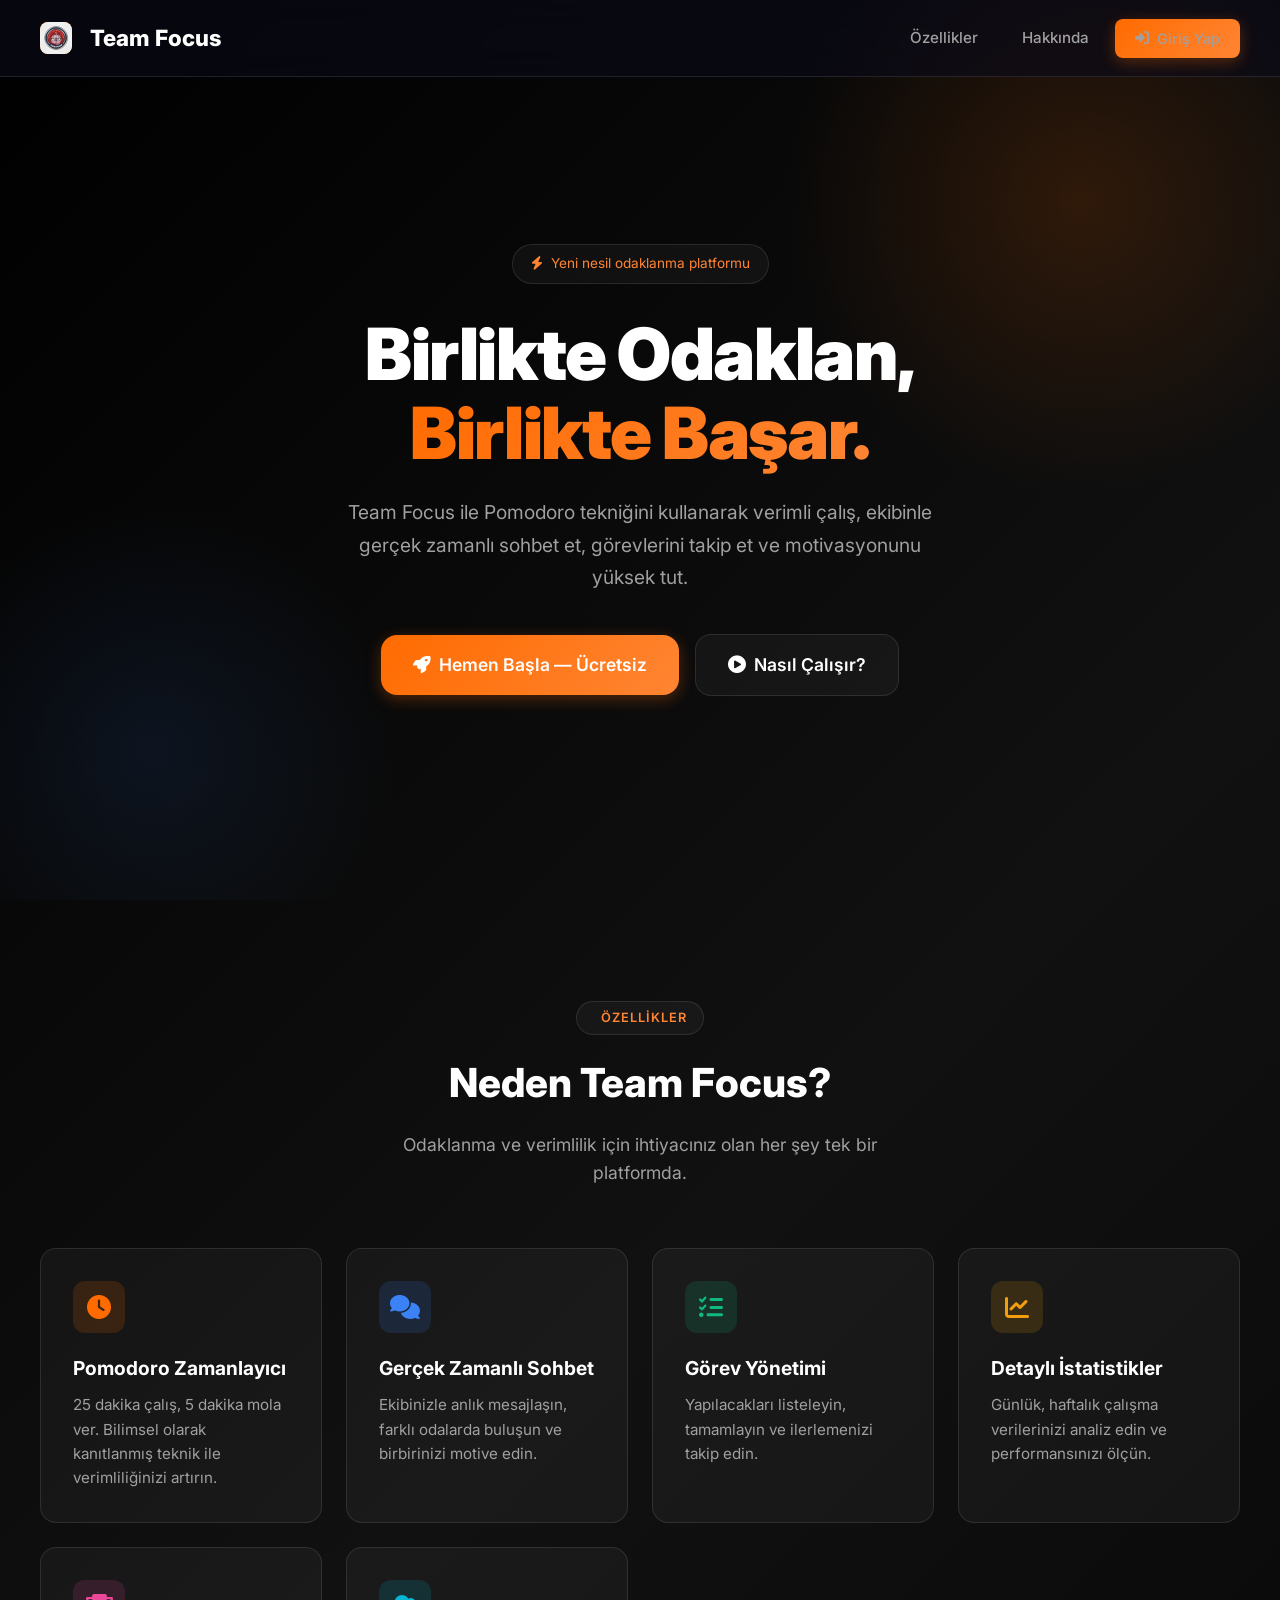
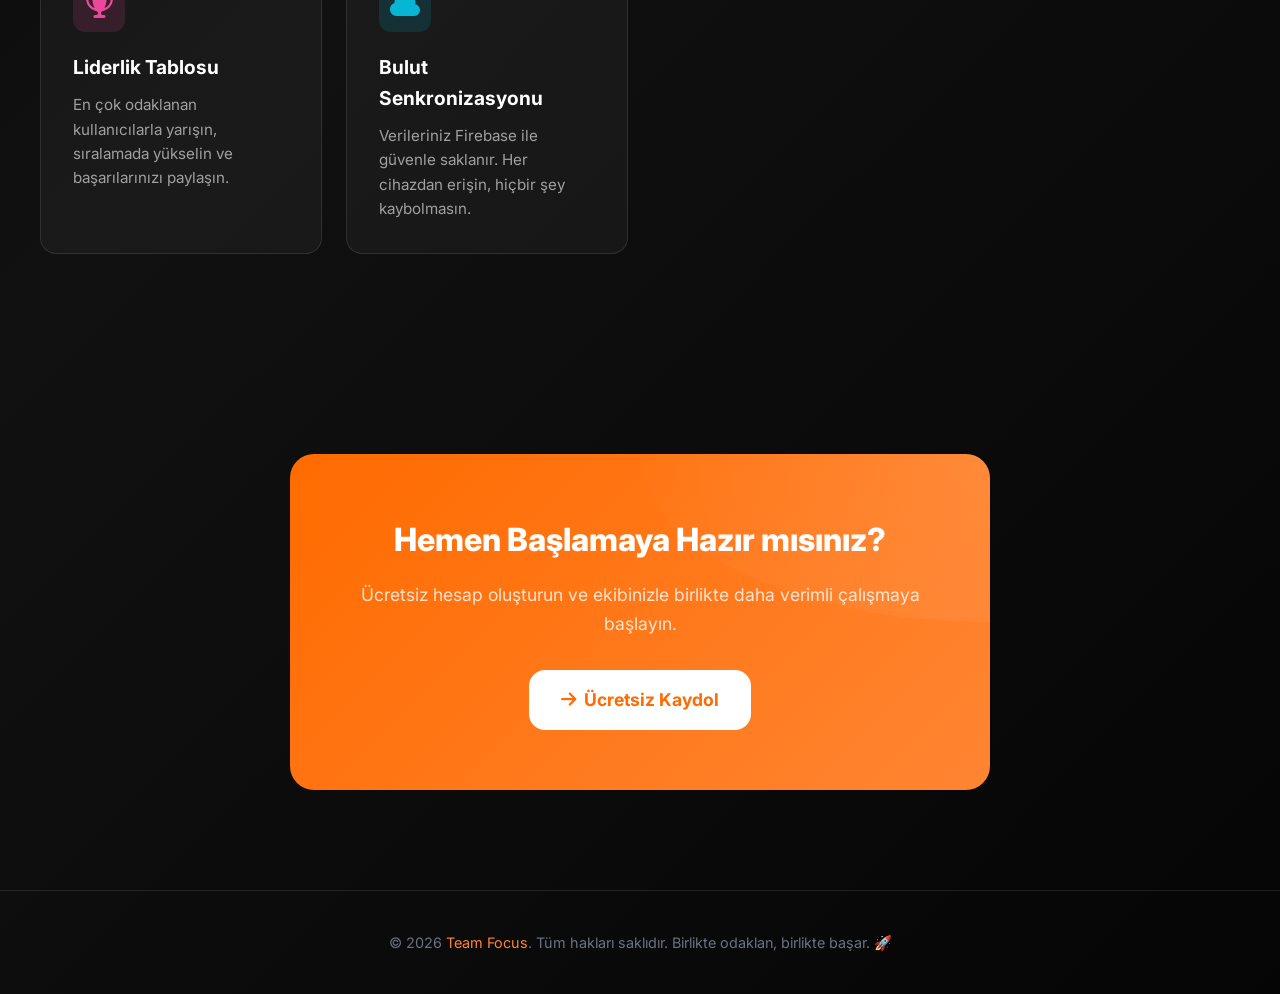
==== commit 4f381b5e: "UI ve tema guncellemesi TF1 Logo ve Ozel Oda eklentileri" ====
--- a/index.html
+++ b/index.html
@@ -13,7 +13,7 @@
         <!-- Navbar -->
         <nav class="navbar" id="navbar">
             <a href="index.html" class="nav-logo">
-                <span class="logo-icon">🚀</span>
+                <img src="TF1.jpeg" alt="Team Focus" class="logo-icon" style="width: 32px; height: 32px; border-radius: 8px; object-fit: contain; margin-right: 8px;">
                 <span>Team Focus</span>
             </a>
             <div class="nav-links">
@@ -46,20 +46,6 @@
                     <a href="#features" class="btn btn-secondary btn-large">
                         <i class="fas fa-play-circle"></i> Nasıl Çalışır?
                     </a>
-                </div>
-                <div class="hero-stats">
-                    <div class="hero-stat">
-                        <div class="stat-number">500+</div>
-                        <div class="stat-text">Aktif Kullanıcı</div>
-                    </div>
-                    <div class="hero-stat">
-                        <div class="stat-number">10K+</div>
-                        <div class="stat-text">Tamamlanan Pomodoro</div>
-                    </div>
-                    <div class="hero-stat">
-                        <div class="stat-number">%94</div>
-                        <div class="stat-text">Memnuniyet Oranı</div>
-                    </div>
                 </div>
             </div>
         </section>
--- a/css/style.css
+++ b/css/style.css
@@ -6,21 +6,21 @@
 
 /* ============ CSS DEĞİŞKENLERİ ============ */
 :root {
-    /* Renkler - Koyu Tema */
-    --bg-primary: #0a0a1a;
-    --bg-secondary: #12122a;
+    /* Renkler - Koyu Tema (Turuncu/Siyah) */
+    --bg-primary: #000000;
+    --bg-secondary: #111111;
     --bg-card: rgba(255, 255, 255, 0.04);
     --bg-card-hover: rgba(255, 255, 255, 0.07);
     --bg-glass: rgba(255, 255, 255, 0.06);
-    --border-color: rgba(255, 255, 255, 0.08);
-    --border-glow: rgba(124, 58, 237, 0.3);
-
-    --text-primary: #f0f0f5;
-    --text-secondary: #9ca3af;
+    --border-color: rgba(255, 255, 255, 0.1);
+    --border-glow: rgba(255, 107, 0, 0.3);
+
+    --text-primary: #ffffff;
+    --text-secondary: #a0a0a0;
     --text-muted: #6b7280;
 
-    --accent-purple: #7c3aed;
-    --accent-purple-light: #a78bfa;
+    --accent-purple: #ff6b00; /* Asıl Tema Rengi (Turuncu) */
+    --accent-purple-light: #ff8533;
     --accent-blue: #3b82f6;
     --accent-cyan: #06b6d4;
     --accent-green: #10b981;
@@ -28,16 +28,16 @@
     --accent-orange: #f59e0b;
     --accent-pink: #ec4899;
 
-    --gradient-primary: linear-gradient(135deg, #7c3aed, #3b82f6);
+    --gradient-primary: linear-gradient(135deg, #ff6b00, #ff8533);
     --gradient-secondary: linear-gradient(135deg, #06b6d4, #10b981);
-    --gradient-warm: linear-gradient(135deg, #f59e0b, #ef4444);
-    --gradient-cool: linear-gradient(135deg, #7c3aed, #ec4899);
-    --gradient-bg: linear-gradient(135deg, #0a0a1a 0%, #1a0a2e 50%, #0a1628 100%);
+    --gradient-warm: linear-gradient(135deg, #ff6b00, #ef4444);
+    --gradient-cool: linear-gradient(135deg, #ff6b00, #ec4899);
+    --gradient-bg: linear-gradient(135deg, #000000 0%, #111111 50%, #050505 100%);
 
     --shadow-sm: 0 2px 8px rgba(0, 0, 0, 0.3);
     --shadow-md: 0 4px 20px rgba(0, 0, 0, 0.4);
     --shadow-lg: 0 8px 40px rgba(0, 0, 0, 0.5);
-    --shadow-glow: 0 0 30px rgba(124, 58, 237, 0.15);
+    --shadow-glow: 0 0 30px rgba(255, 107, 0, 0.15);
 
     --radius-sm: 8px;
     --radius-md: 12px;
@@ -140,7 +140,7 @@
 .spinner {
     width: 50px;
     height: 50px;
-    border: 3px solid rgba(124, 58, 237, 0.2);
+    border: 3px solid rgba(255, 107, 0, 0.2);
     border-top-color: var(--accent-purple);
     border-radius: 50%;
     animation: spin 0.8s linear infinite;
@@ -149,7 +149,7 @@
 .spinner-small {
     width: 20px;
     height: 20px;
-    border: 2px solid rgba(124, 58, 237, 0.2);
+    border: 2px solid rgba(255, 107, 0, 0.2);
     border-top-color: var(--accent-purple);
     border-radius: 50%;
     animation: spin 0.8s linear infinite;
@@ -250,12 +250,12 @@
 .btn-primary {
     background: var(--gradient-primary);
     color: white;
-    box-shadow: 0 4px 15px rgba(124, 58, 237, 0.3);
+    box-shadow: 0 4px 15px rgba(255, 107, 0, 0.3);
 }
 
 .btn-primary:hover {
     transform: translateY(-2px);
-    box-shadow: 0 6px 25px rgba(124, 58, 237, 0.5);
+    box-shadow: 0 6px 25px rgba(255, 107, 0, 0.5);
 }
 
 .btn-secondary {
@@ -311,12 +311,12 @@
     color: white;
     padding: 16px;
     font-size: 1.1rem;
-    box-shadow: 0 4px 20px rgba(124, 58, 237, 0.3);
+    box-shadow: 0 4px 20px rgba(255, 107, 0, 0.3);
 }
 
 .btn-play:hover {
     transform: translateY(-2px);
-    box-shadow: 0 8px 30px rgba(124, 58, 237, 0.5);
+    box-shadow: 0 8px 30px rgba(255, 107, 0, 0.5);
 }
 
 .btn-pause {
@@ -412,7 +412,7 @@
     position: absolute;
     width: 600px;
     height: 600px;
-    background: radial-gradient(circle, rgba(124, 58, 237, 0.15), transparent 70%);
+    background: radial-gradient(circle, rgba(255, 107, 0, 0.15), transparent 70%);
     top: -100px;
     right: -100px;
     border-radius: 50%;
@@ -619,7 +619,7 @@
     margin-bottom: 20px;
 }
 
-.feature-icon.purple { background: rgba(124, 58, 237, 0.15); color: var(--accent-purple); }
+.feature-icon.purple { background: rgba(255, 107, 0, 0.15); color: var(--accent-purple); }
 .feature-icon.blue { background: rgba(59, 130, 246, 0.15); color: var(--accent-blue); }
 .feature-icon.green { background: rgba(16, 185, 129, 0.15); color: var(--accent-green); }
 .feature-icon.orange { background: rgba(245, 158, 11, 0.15); color: var(--accent-orange); }
@@ -720,7 +720,7 @@
     position: absolute;
     width: 500px;
     height: 500px;
-    background: radial-gradient(circle, rgba(124, 58, 237, 0.12), transparent 70%);
+    background: radial-gradient(circle, rgba(255, 107, 0, 0.12), transparent 70%);
     top: -100px;
     right: -50px;
     border-radius: 50%;
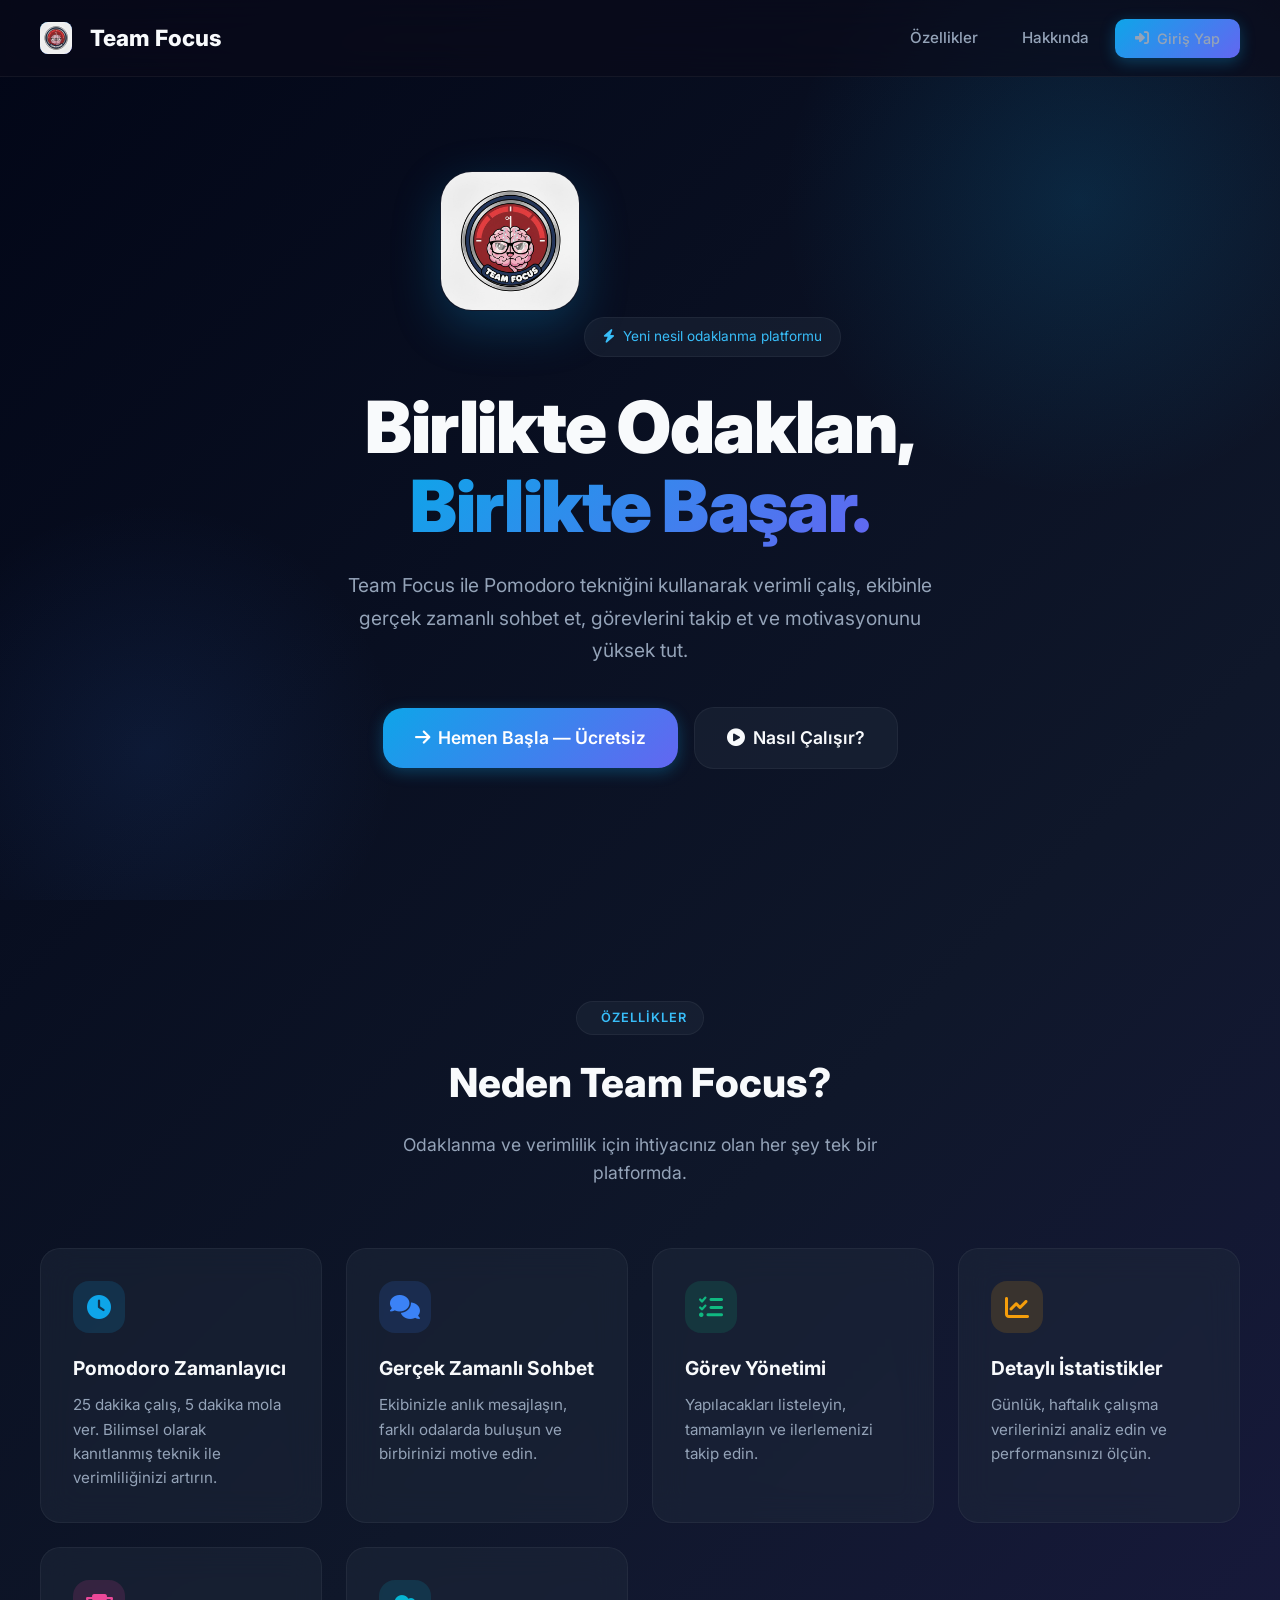
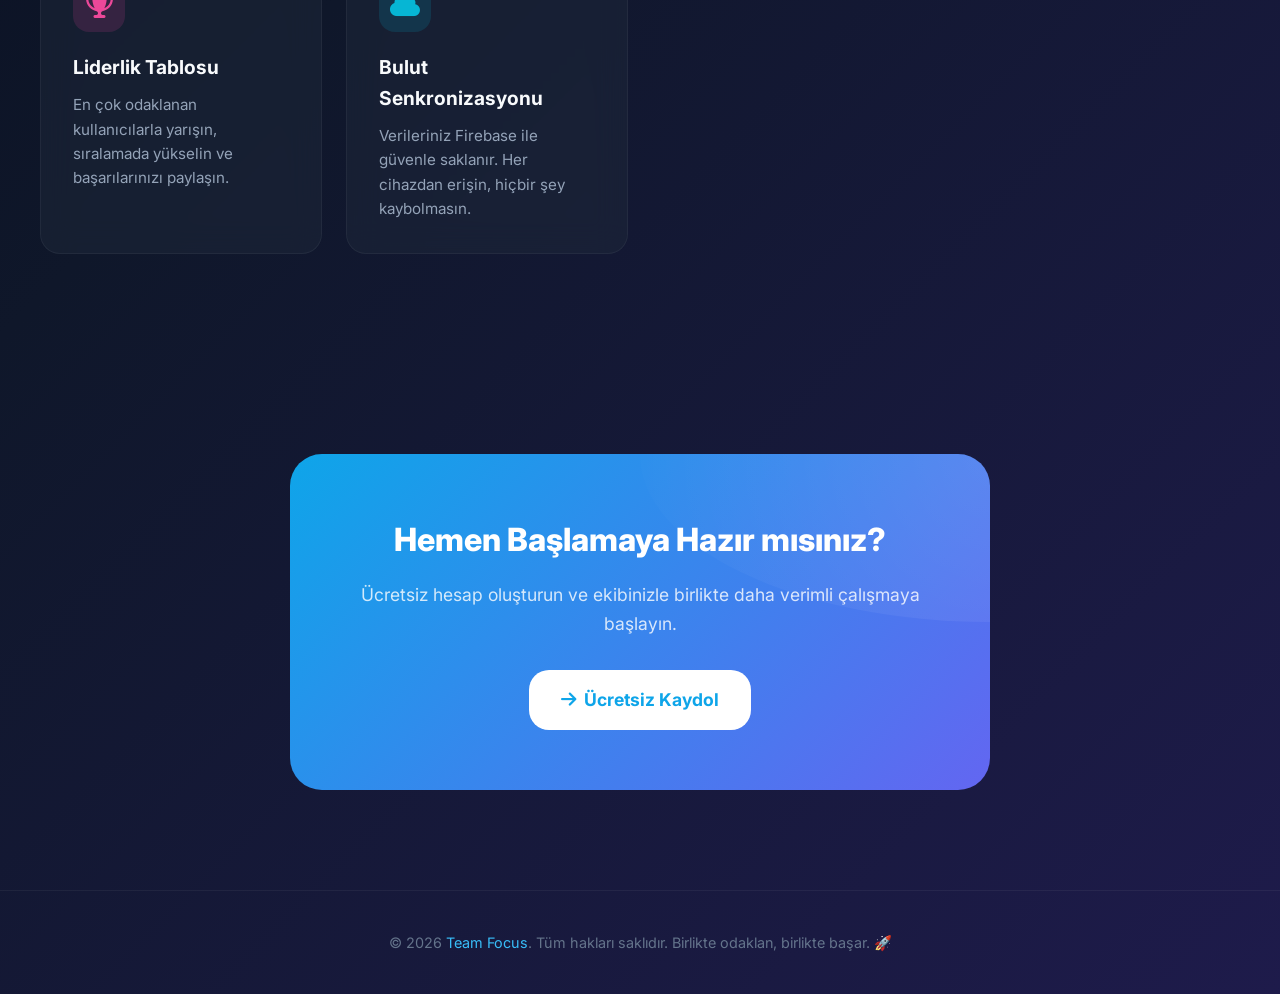
==== commit f40ffc32: "Oda kurma sistemi stabil hale getirildi ve logo hero bolumune eklendi" ====
--- a/index.html
+++ b/index.html
@@ -28,6 +28,7 @@
         <!-- Hero Section -->
         <section class="hero">
             <div class="hero-content">
+                <img src="TF1.jpeg" alt="Team Focus Logo" style="width: 140px; height: 140px; object-fit: contain; border-radius: 32px; box-shadow: 0 16px 48px rgba(14, 165, 233, 0.25); margin-bottom: 30px; border: 1px solid rgba(255,255,255,0.05);">
                 <div class="hero-badge">
                     <i class="fas fa-bolt"></i> Yeni nesil odaklanma platformu
                 </div>
@@ -41,7 +42,7 @@
                 </p>
                 <div class="hero-buttons">
                     <a href="giris.html" class="btn btn-primary btn-large">
-                        <i class="fas fa-rocket"></i> Hemen Başla — Ücretsiz
+                        <i class="fas fa-arrow-right"></i> Hemen Başla — Ücretsiz
                     </a>
                     <a href="#features" class="btn btn-secondary btn-large">
                         <i class="fas fa-play-circle"></i> Nasıl Çalışır?
--- a/css/style.css
+++ b/css/style.css
@@ -6,21 +6,21 @@
 
 /* ============ CSS DEĞİŞKENLERİ ============ */
 :root {
-    /* Renkler - Koyu Tema (Turuncu/Siyah) */
-    --bg-primary: #000000;
-    --bg-secondary: #111111;
-    --bg-card: rgba(255, 255, 255, 0.04);
-    --bg-card-hover: rgba(255, 255, 255, 0.07);
-    --bg-glass: rgba(255, 255, 255, 0.06);
-    --border-color: rgba(255, 255, 255, 0.1);
-    --border-glow: rgba(255, 107, 0, 0.3);
-
-    --text-primary: #ffffff;
-    --text-secondary: #a0a0a0;
-    --text-muted: #6b7280;
-
-    --accent-purple: #ff6b00; /* Asıl Tema Rengi (Turuncu) */
-    --accent-purple-light: #ff8533;
+    /* Renkler - Koyu Tema (Okyanus Siber Mavisi) */
+    --bg-primary: #0b1120;
+    --bg-secondary: #0f172a;
+    --bg-card: rgba(30, 41, 59, 0.5);
+    --bg-card-hover: rgba(30, 41, 59, 0.8);
+    --bg-glass: rgba(15, 23, 42, 0.6);
+    --border-color: rgba(255, 255, 255, 0.05);
+    --border-glow: rgba(56, 189, 248, 0.3);
+
+    --text-primary: #f8fafc;
+    --text-secondary: #94a3b8;
+    --text-muted: #64748b;
+
+    --accent-purple: #0ea5e9; /* Sky Blue */
+    --accent-purple-light: #38bdf8;
     --accent-blue: #3b82f6;
     --accent-cyan: #06b6d4;
     --accent-green: #10b981;
@@ -28,21 +28,21 @@
     --accent-orange: #f59e0b;
     --accent-pink: #ec4899;
 
-    --gradient-primary: linear-gradient(135deg, #ff6b00, #ff8533);
+    --gradient-primary: linear-gradient(135deg, #0ea5e9, #6366f1);
     --gradient-secondary: linear-gradient(135deg, #06b6d4, #10b981);
-    --gradient-warm: linear-gradient(135deg, #ff6b00, #ef4444);
-    --gradient-cool: linear-gradient(135deg, #ff6b00, #ec4899);
-    --gradient-bg: linear-gradient(135deg, #000000 0%, #111111 50%, #050505 100%);
-
-    --shadow-sm: 0 2px 8px rgba(0, 0, 0, 0.3);
-    --shadow-md: 0 4px 20px rgba(0, 0, 0, 0.4);
-    --shadow-lg: 0 8px 40px rgba(0, 0, 0, 0.5);
-    --shadow-glow: 0 0 30px rgba(255, 107, 0, 0.15);
-
-    --radius-sm: 8px;
-    --radius-md: 12px;
-    --radius-lg: 16px;
-    --radius-xl: 24px;
+    --gradient-warm: linear-gradient(135deg, #10b981, #0ea5e9);
+    --gradient-cool: linear-gradient(135deg, #6366f1, #0ea5e9);
+    --gradient-bg: linear-gradient(135deg, #020617 0%, #0f172a 50%, #1e1b4b 100%);
+
+    --shadow-sm: 0 4px 12px rgba(0, 0, 0, 0.2);
+    --shadow-md: 0 8px 24px rgba(0, 0, 0, 0.3);
+    --shadow-lg: 0 16px 48px rgba(0, 0, 0, 0.4);
+    --shadow-glow: 0 0 30px rgba(14, 165, 233, 0.15);
+
+    --radius-sm: 10px;
+    --radius-md: 16px;
+    --radius-lg: 20px;
+    --radius-xl: 32px;
     --radius-full: 50%;
 
     --transition: all 0.3s cubic-bezier(0.4, 0, 0.2, 1);
@@ -140,7 +140,7 @@
 .spinner {
     width: 50px;
     height: 50px;
-    border: 3px solid rgba(255, 107, 0, 0.2);
+    border: 3px solid rgba(14, 165, 233, 0.2);
     border-top-color: var(--accent-purple);
     border-radius: 50%;
     animation: spin 0.8s linear infinite;
@@ -149,7 +149,7 @@
 .spinner-small {
     width: 20px;
     height: 20px;
-    border: 2px solid rgba(255, 107, 0, 0.2);
+    border: 2px solid rgba(14, 165, 233, 0.2);
     border-top-color: var(--accent-purple);
     border-radius: 50%;
     animation: spin 0.8s linear infinite;
@@ -232,6 +232,8 @@
     transition: var(--transition);
     position: relative;
     overflow: hidden;
+    backdrop-filter: blur(16px);
+    -webkit-backdrop-filter: blur(16px);
 }
 
 .btn::after {
@@ -250,12 +252,12 @@
 .btn-primary {
     background: var(--gradient-primary);
     color: white;
-    box-shadow: 0 4px 15px rgba(255, 107, 0, 0.3);
+    box-shadow: 0 4px 15px rgba(14, 165, 233, 0.3);
 }
 
 .btn-primary:hover {
     transform: translateY(-2px);
-    box-shadow: 0 6px 25px rgba(255, 107, 0, 0.5);
+    box-shadow: 0 6px 25px rgba(14, 165, 233, 0.5);
 }
 
 .btn-secondary {
@@ -311,12 +313,12 @@
     color: white;
     padding: 16px;
     font-size: 1.1rem;
-    box-shadow: 0 4px 20px rgba(255, 107, 0, 0.3);
+    box-shadow: 0 4px 20px rgba(14, 165, 233, 0.3);
 }
 
 .btn-play:hover {
     transform: translateY(-2px);
-    box-shadow: 0 8px 30px rgba(255, 107, 0, 0.5);
+    box-shadow: 0 8px 30px rgba(14, 165, 233, 0.5);
 }
 
 .btn-pause {
@@ -412,7 +414,7 @@
     position: absolute;
     width: 600px;
     height: 600px;
-    background: radial-gradient(circle, rgba(255, 107, 0, 0.15), transparent 70%);
+    background: radial-gradient(circle, rgba(14, 165, 233, 0.15), transparent 70%);
     top: -100px;
     right: -100px;
     border-radius: 50%;
@@ -584,6 +586,8 @@
     transition: var(--transition);
     position: relative;
     overflow: hidden;
+    backdrop-filter: blur(16px);
+    -webkit-backdrop-filter: blur(16px);
 }
 
 .feature-card::before {
@@ -619,7 +623,7 @@
     margin-bottom: 20px;
 }
 
-.feature-icon.purple { background: rgba(255, 107, 0, 0.15); color: var(--accent-purple); }
+.feature-icon.purple { background: rgba(14, 165, 233, 0.15); color: var(--accent-purple); }
 .feature-icon.blue { background: rgba(59, 130, 246, 0.15); color: var(--accent-blue); }
 .feature-icon.green { background: rgba(16, 185, 129, 0.15); color: var(--accent-green); }
 .feature-icon.orange { background: rgba(245, 158, 11, 0.15); color: var(--accent-orange); }
@@ -720,7 +724,7 @@
     position: absolute;
     width: 500px;
     height: 500px;
-    background: radial-gradient(circle, rgba(255, 107, 0, 0.12), transparent 70%);
+    background: radial-gradient(circle, rgba(14, 165, 233, 0.12), transparent 70%);
     top: -100px;
     right: -50px;
     border-radius: 50%;
@@ -1144,6 +1148,8 @@
     border-radius: var(--radius-lg);
     padding: 24px;
     transition: var(--transition);
+    backdrop-filter: blur(16px);
+    -webkit-backdrop-filter: blur(16px);
 }
 
 .card:hover {
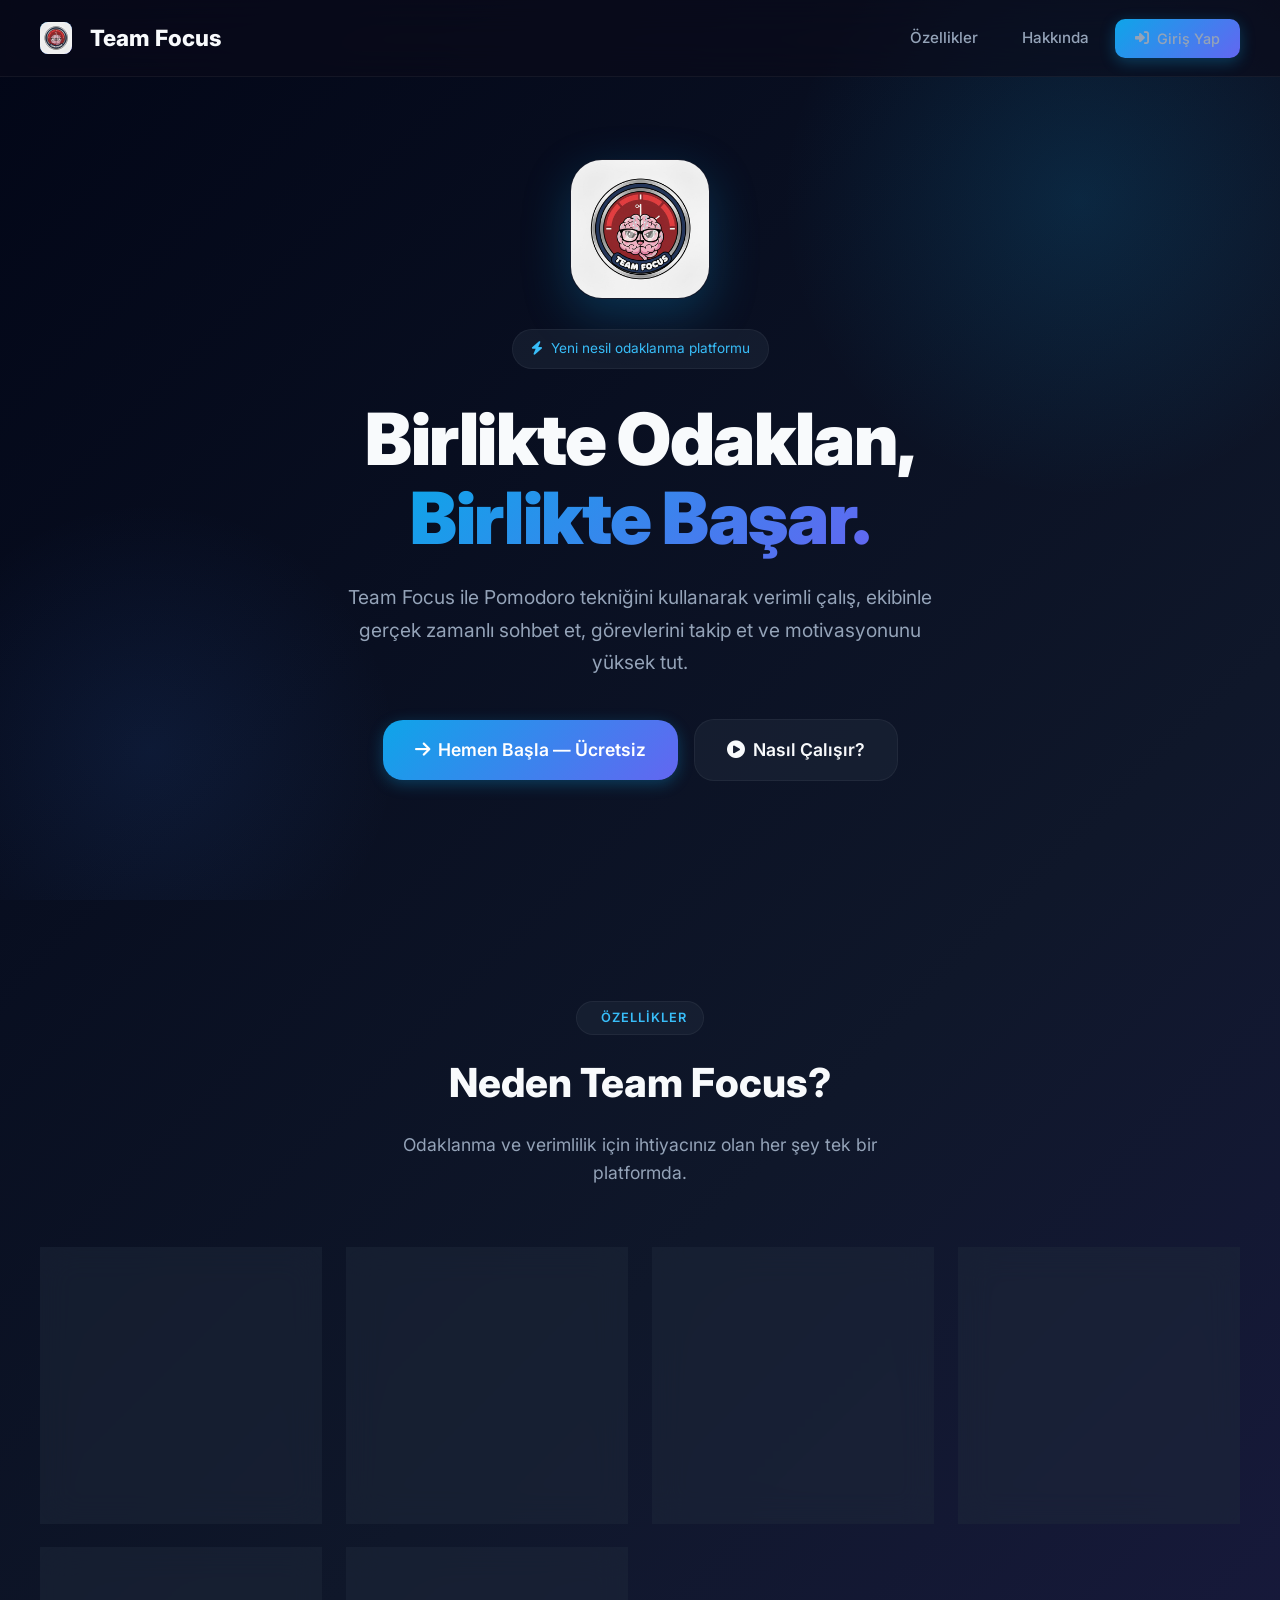
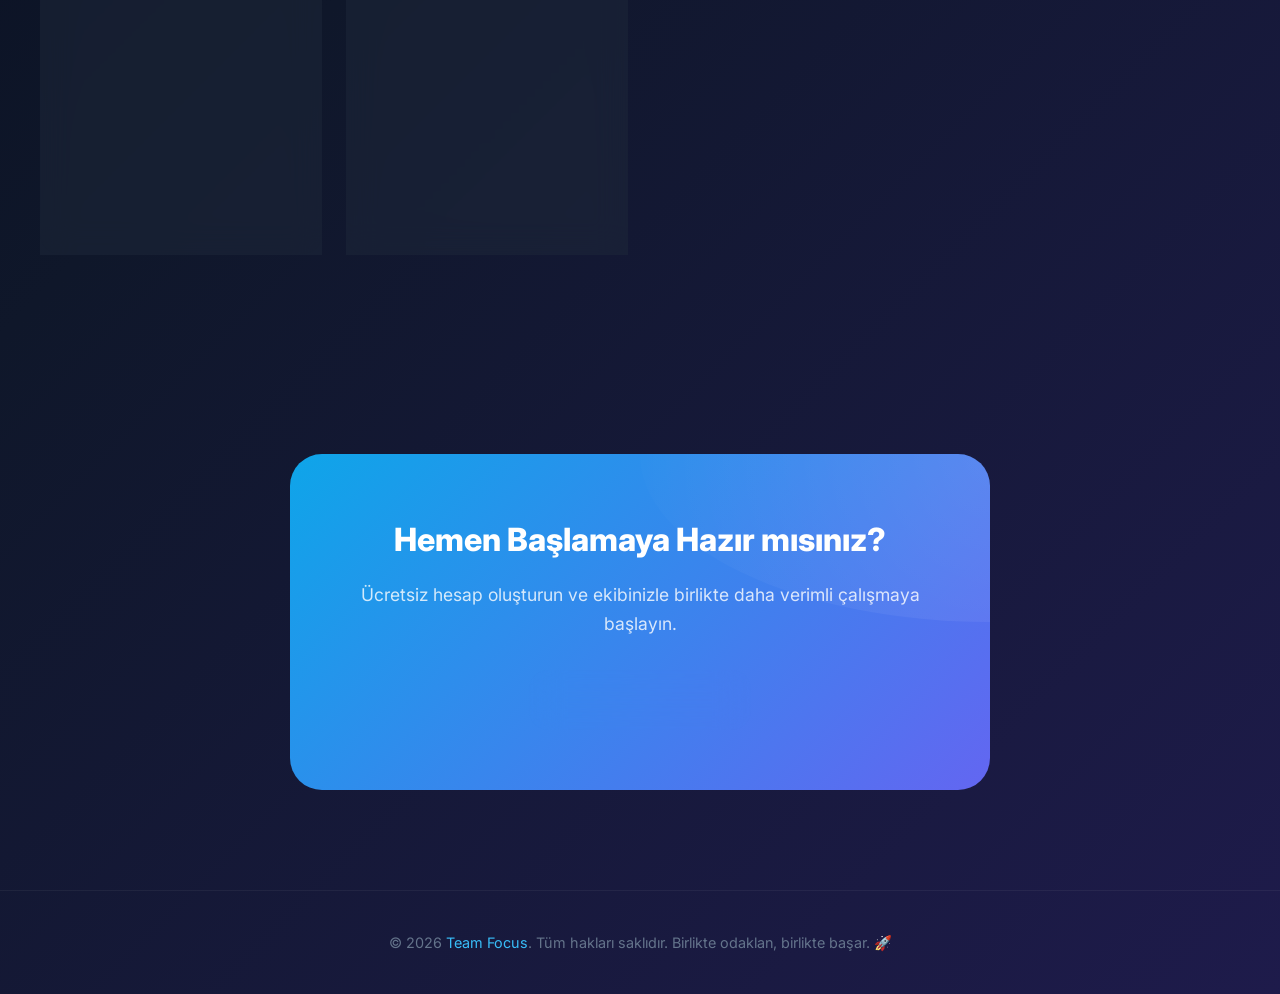
==== commit 11fc6e9a: "Hesap silme islevi eklendi ve hero logosu ortalandi" ====
--- a/index.html
+++ b/index.html
@@ -28,7 +28,7 @@
         <!-- Hero Section -->
         <section class="hero">
             <div class="hero-content">
-                <img src="TF1.jpeg" alt="Team Focus Logo" style="width: 140px; height: 140px; object-fit: contain; border-radius: 32px; box-shadow: 0 16px 48px rgba(14, 165, 233, 0.25); margin-bottom: 30px; border: 1px solid rgba(255,255,255,0.05);">
+                <img src="TF1.jpeg" alt="Team Focus Logo" style="display: block; width: 140px; height: 140px; object-fit: contain; border-radius: 32px; box-shadow: 0 16px 48px rgba(14, 165, 233, 0.25); margin: 0 auto 30px auto; border: 1px solid rgba(255,255,255,0.05);">
                 <div class="hero-badge">
                     <i class="fas fa-bolt"></i> Yeni nesil odaklanma platformu
                 </div>
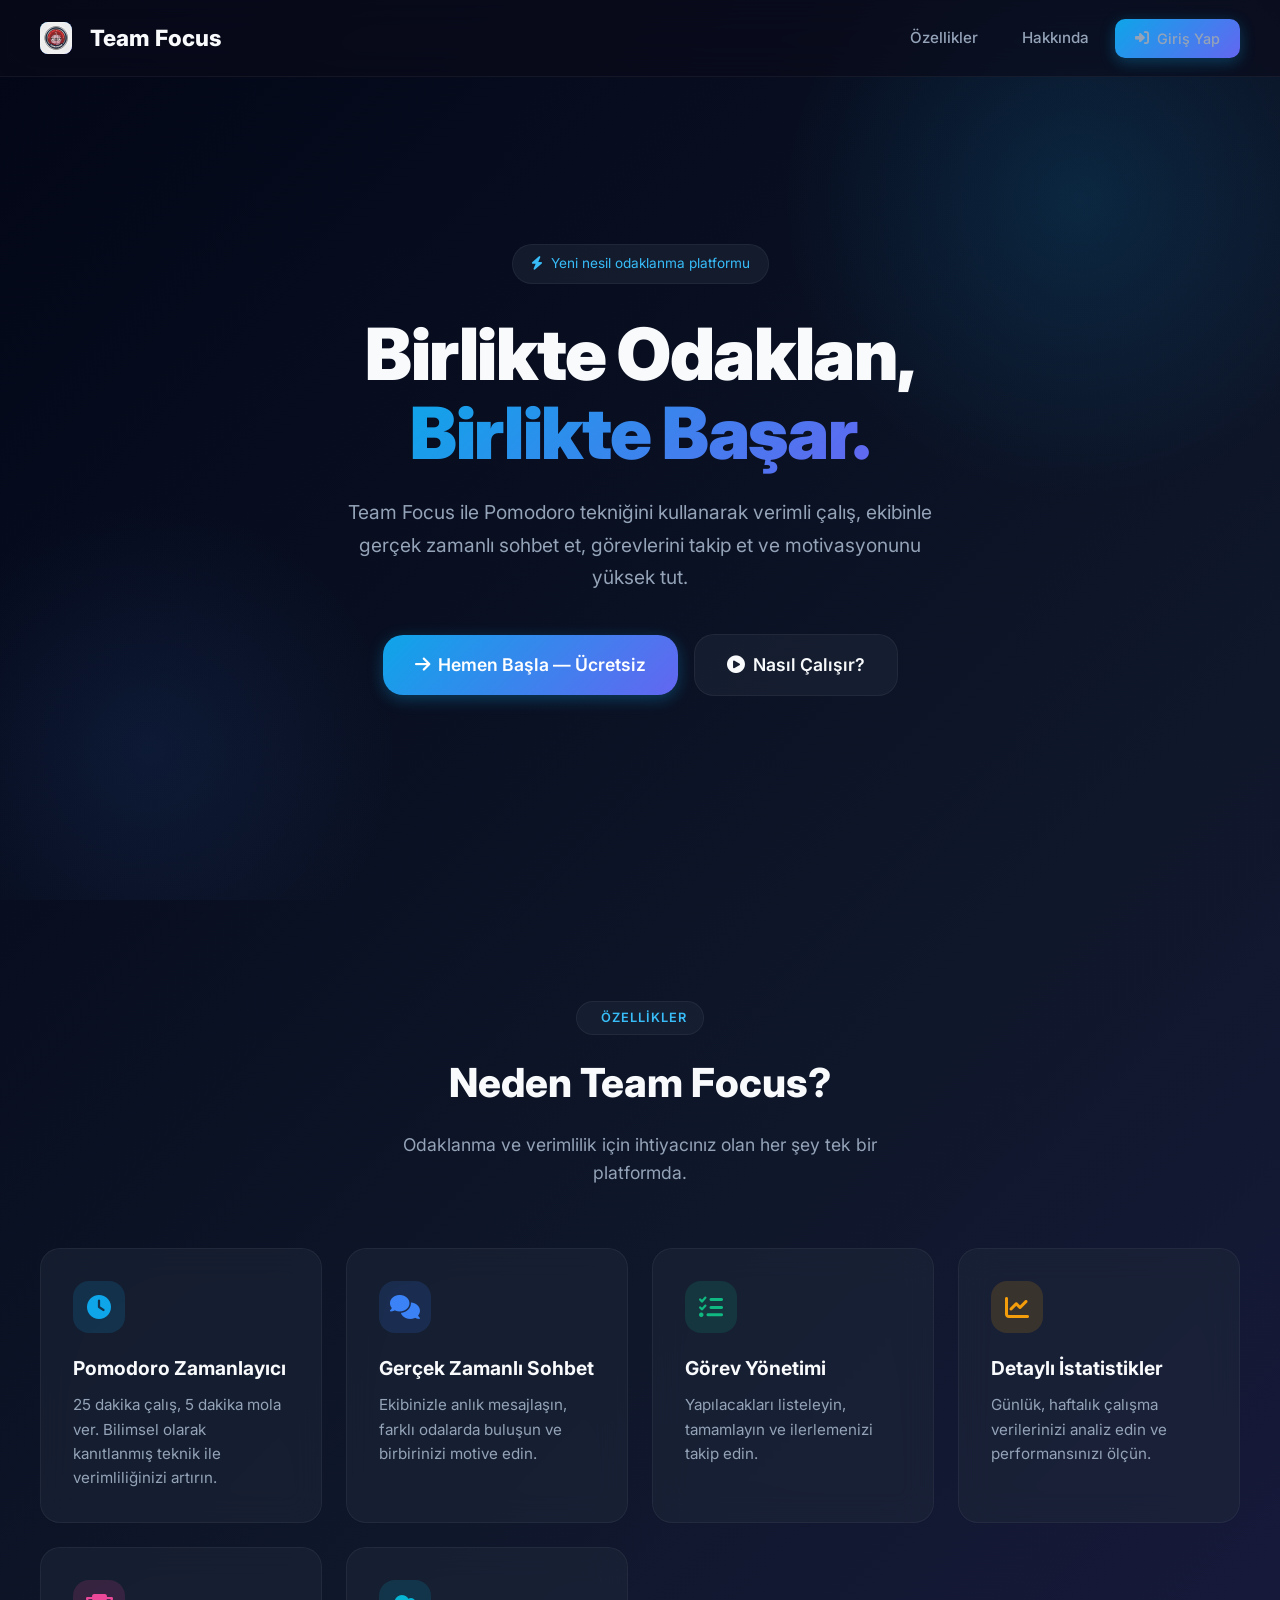
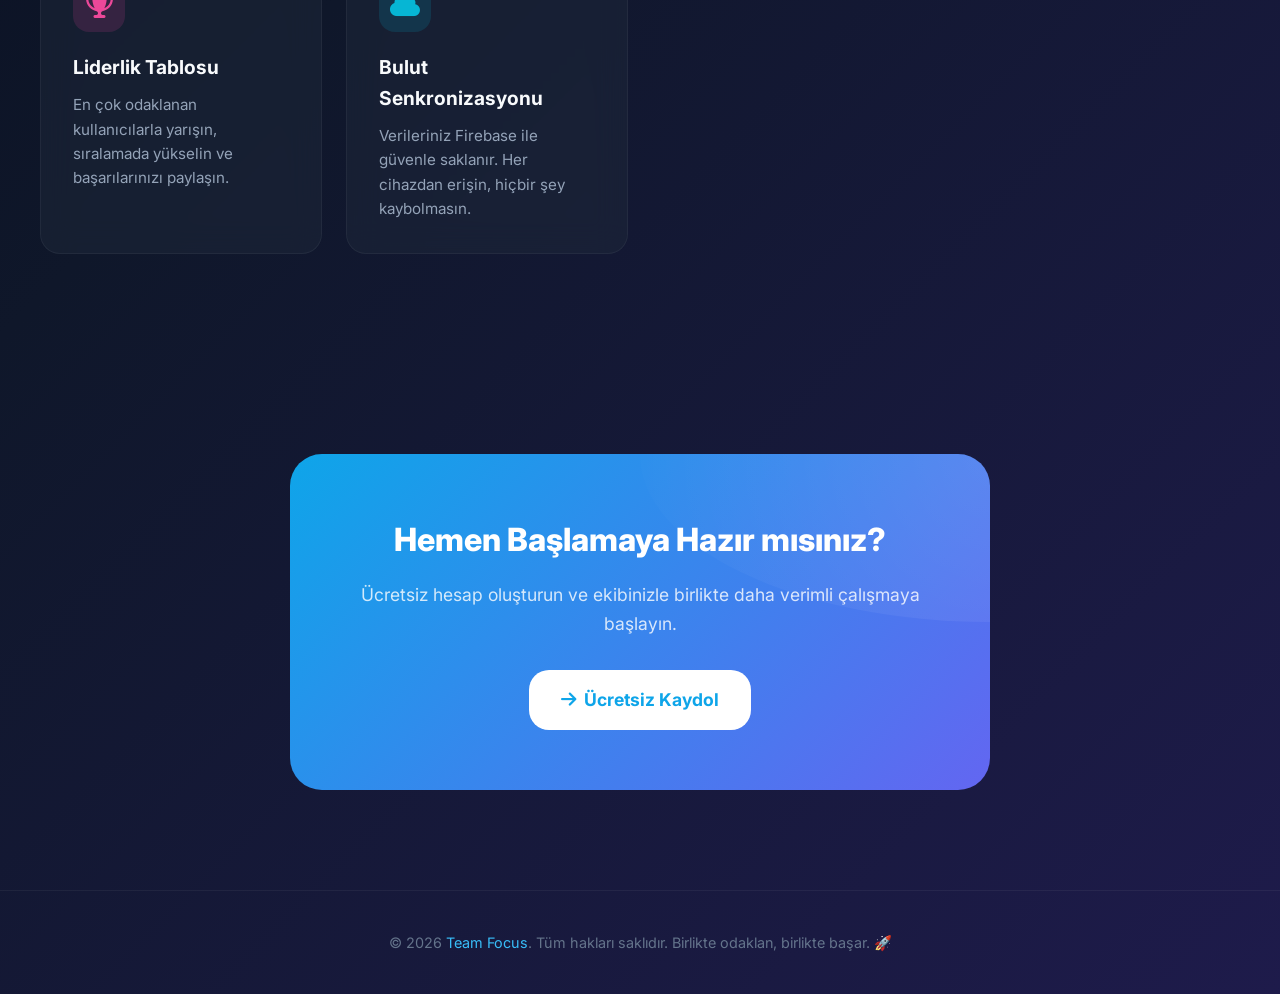
==== commit 237e58e7: "Anasayfa logosu kaldirildi, hesap silme hatasi giderildi" ====
--- a/index.html
+++ b/index.html
@@ -28,7 +28,6 @@
         <!-- Hero Section -->
         <section class="hero">
             <div class="hero-content">
-                <img src="TF1.jpeg" alt="Team Focus Logo" style="display: block; width: 140px; height: 140px; object-fit: contain; border-radius: 32px; box-shadow: 0 16px 48px rgba(14, 165, 233, 0.25); margin: 0 auto 30px auto; border: 1px solid rgba(255,255,255,0.05);">
                 <div class="hero-badge">
                     <i class="fas fa-bolt"></i> Yeni nesil odaklanma platformu
                 </div>
